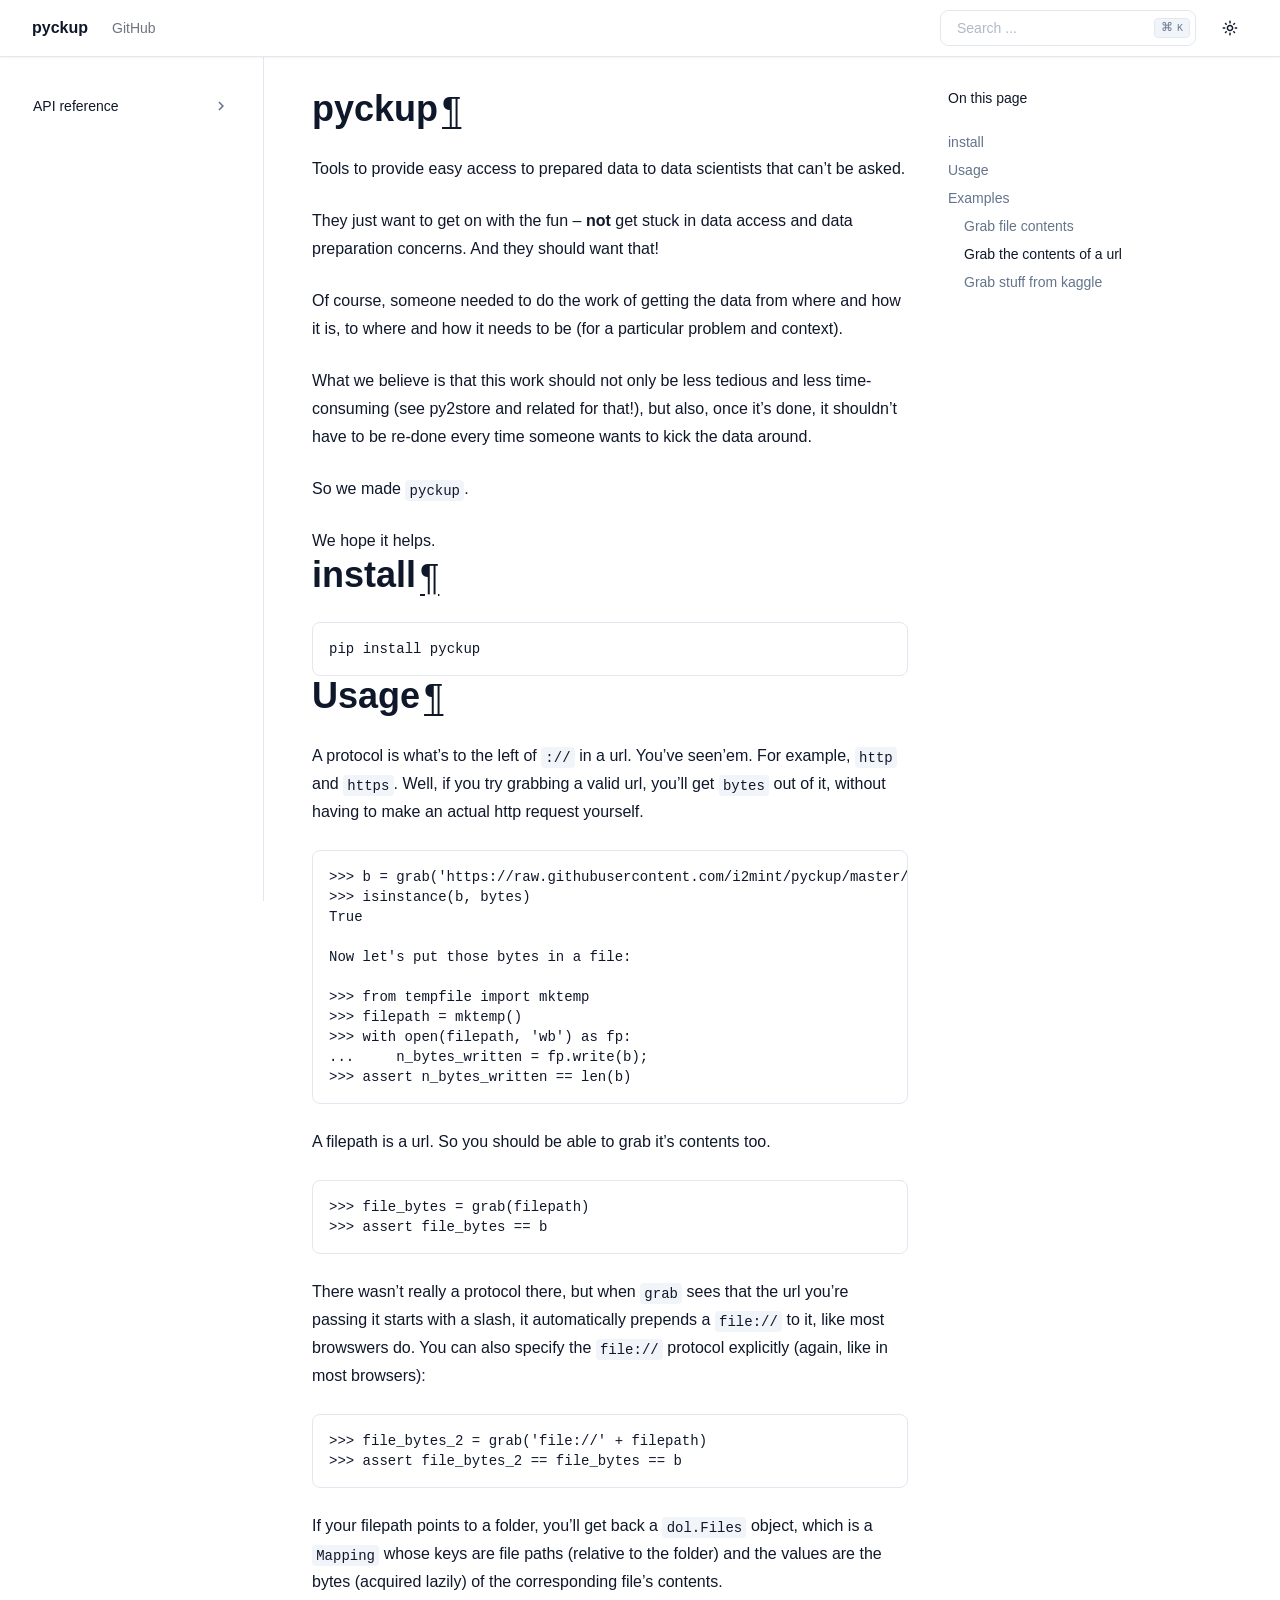
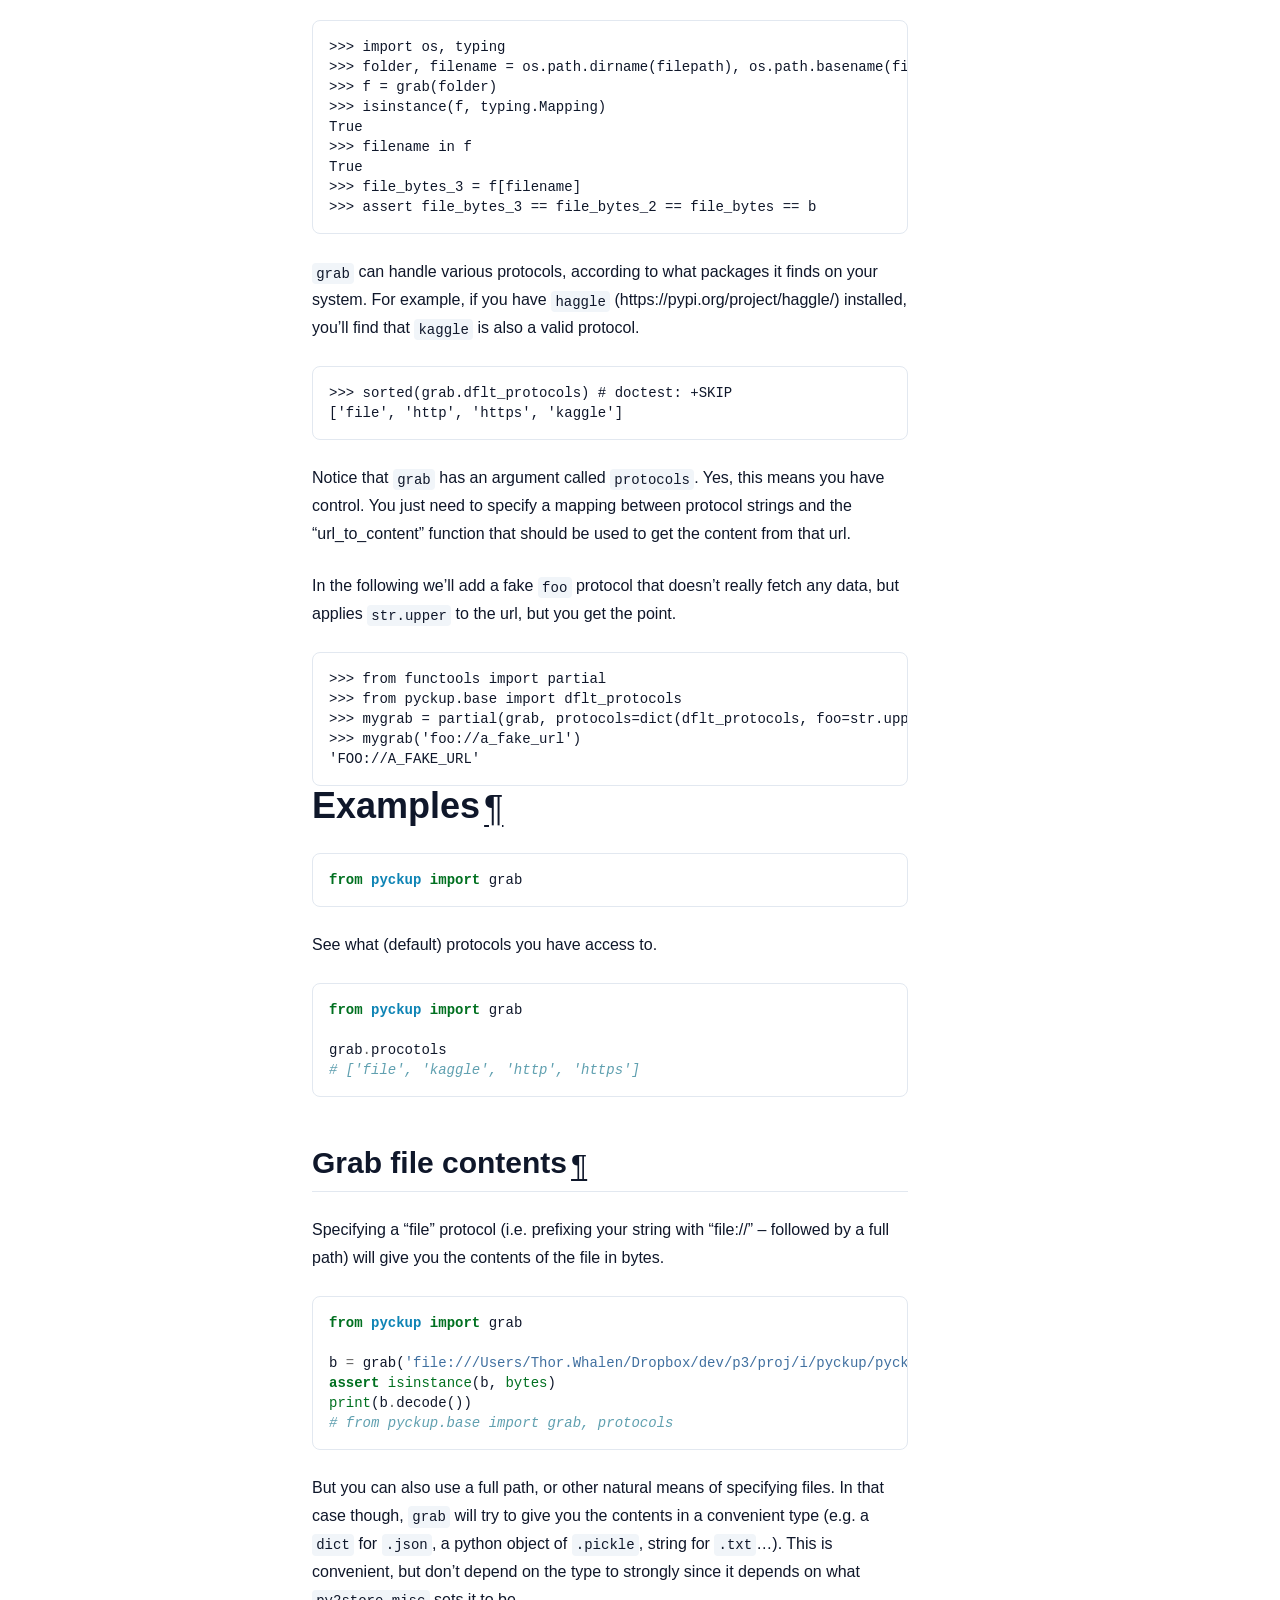
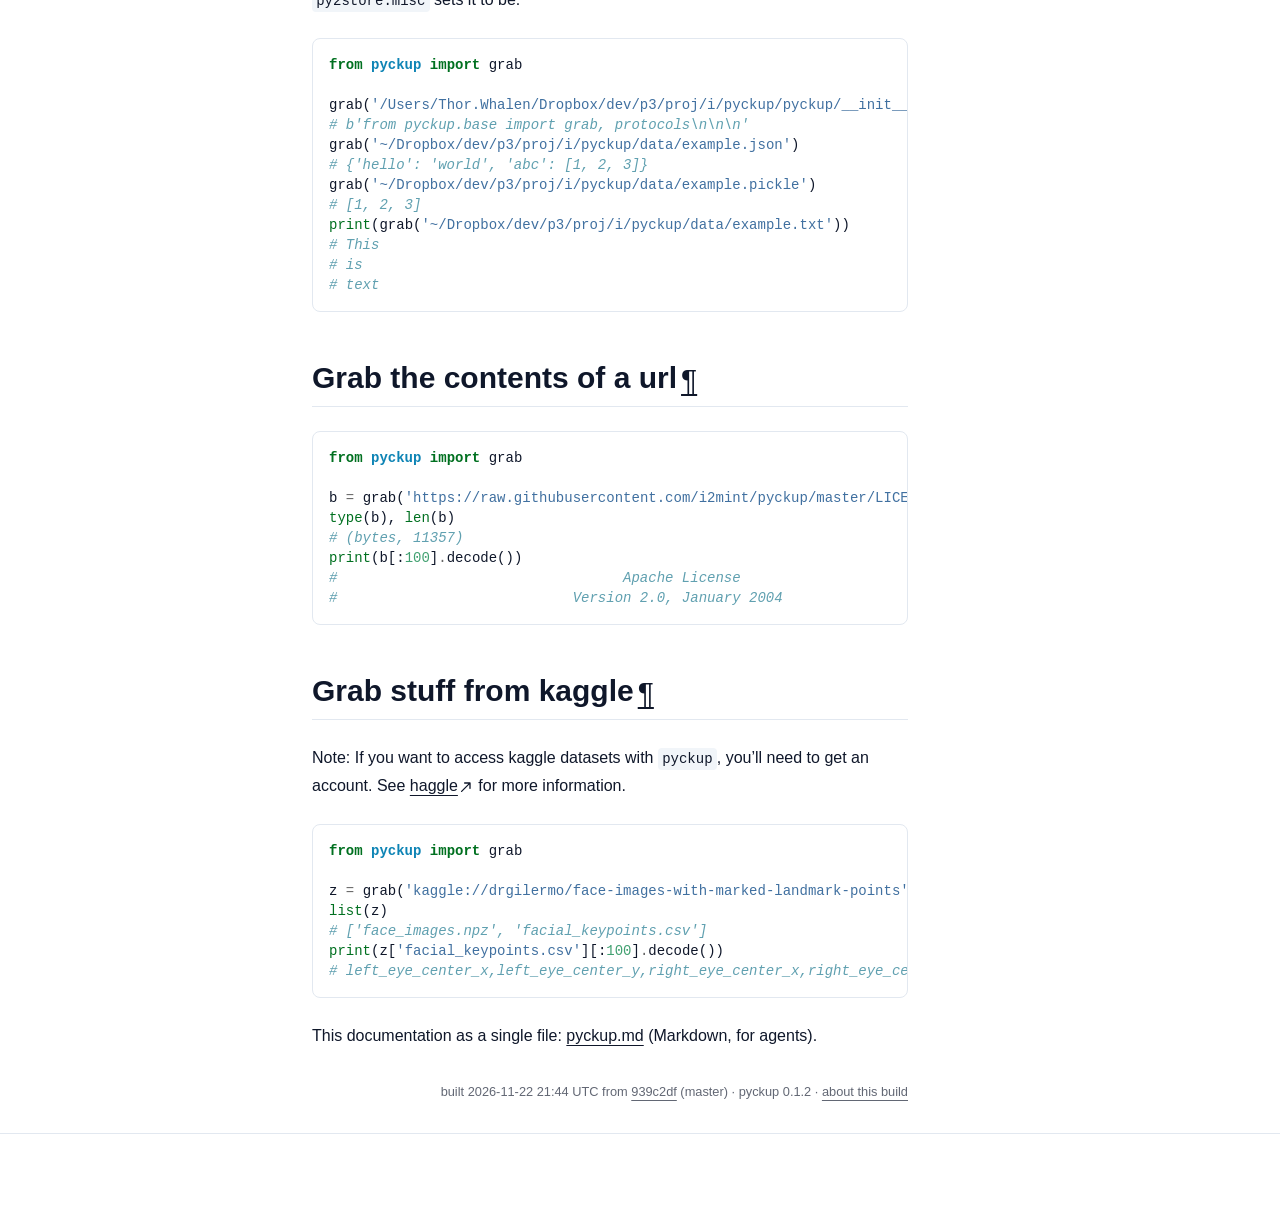
==== index.html @ a1bbda3d "deploy: 939c2df202103bf4435da788255bc0257215f61e" ====
<!DOCTYPE html>

<html :class="{ 'dark' : darkMode === true }" data-content_root="./" lang="en" x-data="{ darkMode: $persist(window.matchMedia('(prefers-color-scheme: dark)').matches), activeSection: ''}">
<head>
<script>
    (function () {
      // Set initial color scheme
      if ((localStorage.getItem("_x_darkMode") === "true") || (window.matchMedia("(prefers-color-scheme: dark)").matches)) {
        document.documentElement.classList.add("dark");
      }

      // Watch for media preference changes
      window.matchMedia("(prefers-color-scheme: dark)").addEventListener("change", (event) => {
        localStorage.setItem("_x_darkMode", event.matches);
        document.documentElement.classList.toggle("dark", event.matches);
      });
    })();
  </script>
<meta content="width=device-width, initial-scale=1.0" name="viewport"/>
<meta charset="utf-8"/>
<meta content="#ffffff" media="(prefers-color-scheme: light)" name="theme-color"/>
<meta content="#030711" media="(prefers-color-scheme: dark)" name="theme-color"/>
<meta content="width=device-width, initial-scale=1" name="viewport"/>
<link href="index.html.md" rel="alternate" type="text/markdown"/>
<link href="llms.txt" rel="describedby" type="text/markdown"/>
<link href="index.html.md" rel="alternate" type="text/markdown"/>
<link href="llms.txt" rel="describedby"/>
<title>pyckup</title>
<meta content="pyckup" property="og:title"/>
<meta content="pyckup" name="twitter:title"/>
<link href="_static/pygments.css?v=d75fae25" rel="stylesheet" type="text/css"/>
<link href="_static/theme.css?v=009055c6" rel="stylesheet" type="text/css"/>
<link href="_static/sphinx_autodoc_typehints.css?v=057ac668" rel="stylesheet" type="text/css"/>
<link href="_static/copybutton.css?v=76b2166b" rel="stylesheet" type="text/css"/>
<link href="_static/epythet.css?v=eff8a69f" rel="stylesheet" type="text/css"/>
<link href="search.html" rel="search" title="Search"/>
<link href="genindex.html" rel="index" title="Index"/>
<link href="api.html" rel="next" title="API reference"/>
</head>
<body :class="{ 'overflow-hidden': showSidebar }" class="min-h-screen font-sans antialiased bg-background text-foreground" x-data="{ showSidebar: false, showScrollTop: false }">
<div @click.self="showSidebar = false" class="fixed inset-0 z-50 overflow-hidden bg-background/80 backdrop-blur-sm md:hidden" x-cloak="" x-show="showSidebar"></div><div class="relative flex flex-col min-h-screen" id="page"><a class="absolute top-0 left-0 z-[100] block bg-background p-4 text-xl transition -translate-x-full opacity-0 focus:translate-x-0 focus:opacity-100" href="#content">
      Skip to content
    </a><header class="sticky top-0 z-40 w-full border-b shadow-xs border-border bg-background/90 backdrop-blur"><div class="container flex items-center h-14">
<div class="hidden mr-4 md:flex">
<a class="flex items-center mr-6" href="#"><span class="hidden font-bold sm:inline-block text-clip whitespace-nowrap">pyckup</span>
</a><nav class="flex items-center gap-6 text-sm font-medium">
<a class="transition-colors hover:text-foreground/80 text-foreground/60" href="https://github.com/i2mint/pyckup" rel="noopener nofollow">GitHub</a>
</nav></div><button @click="showSidebar = true" class="inline-flex items-center justify-center h-10 px-0 py-2 mr-2 text-base font-medium transition-colors rounded-md hover:text-accent-foreground hover:bg-transparent md:hidden" type="button">
<svg aria-hidden="true" fill="currentColor" height="24" viewbox="0 96 960 960" width="24" xmlns="http://www.w3.org/2000/svg">
<path d="M152.587 825.087q-19.152 0-32.326-13.174t-13.174-32.326q0-19.152 13.174-32.326t32.326-13.174h440q19.152 0 32.326 13.174t13.174 32.326q0 19.152-13.174 32.326t-32.326 13.174h-440Zm0-203.587q-19.152 0-32.326-13.174T107.087 576q0-19.152 13.174-32.326t32.326-13.174h320q19.152 0 32.326 13.174T518.087 576q0 19.152-13.174 32.326T472.587 621.5h-320Zm0-203.587q-19.152 0-32.326-13.174t-13.174-32.326q0-19.152 13.174-32.326t32.326-13.174h440q19.152 0 32.326 13.174t13.174 32.326q0 19.152-13.174 32.326t-32.326 13.174h-440ZM708.913 576l112.174 112.174q12.674 12.674 12.674 31.826t-12.674 31.826Q808.413 764.5 789.261 764.5t-31.826-12.674l-144-144Q600 594.391 600 576t13.435-31.826l144-144q12.674-12.674 31.826-12.674t31.826 12.674q12.674 12.674 12.674 31.826t-12.674 31.826L708.913 576Z"></path>
</svg>
<span class="sr-only">Toggle navigation menu</span>
</button>
<div class="flex items-center justify-between flex-1 gap-2 sm:gap-4 md:justify-end">
<div class="flex-1 w-full md:w-auto md:flex-none"><form @keydown.k.window.meta="$refs.search.focus()" action="search.html" class="relative flex items-center group" id="searchbox" method="get">
<input aria-label="Search the docs" class="inline-flex items-center font-medium transition-colors bg-transparent focus-visible:outline-none focus-visible:ring-2 focus-visible:ring-ring focus-visible:ring-offset-2 ring-offset-background border border-input hover:bg-accent focus:bg-accent hover:text-accent-foreground focus:text-accent-foreground hover:placeholder-accent-foreground py-2 px-4 relative h-9 w-full justify-start rounded-[0.5rem] text-sm text-muted-foreground sm:pr-12 md:w-40 lg:w-64" id="search-input" name="q" placeholder="Search ..." type="search" x-ref="search"/>
<kbd class="pointer-events-none absolute right-1.5 top-2 hidden h-5 select-none text-muted-foreground items-center gap-1 rounded border border-border bg-muted px-1.5 font-mono text-[10px] font-medium opacity-100 sm:flex group-hover:bg-accent group-hover:text-accent-foreground">
<span class="text-xs">⌘</span>
    K
  </kbd>
</form>
</div>
<nav class="flex items-center gap-1">
<button @click="darkMode = !darkMode" class="relative inline-flex items-center justify-center px-0 text-sm font-medium transition-colors rounded-md hover:bg-accent hover:text-accent-foreground h-9 w-9" title="Toggle color scheme" type="button">
<svg class="absolute transition-all scale-100 rotate-0 dark:-rotate-90 dark:scale-0" fill="currentColor" height="16" viewbox="0 96 960 960" width="16" xmlns="http://www.w3.org/2000/svg">
<path d="M480 685q45.456 0 77.228-31.772Q589 621.456 589 576q0-45.456-31.772-77.228Q525.456 467 480 467q-45.456 0-77.228 31.772Q371 530.544 371 576q0 45.456 31.772 77.228Q434.544 685 480 685Zm0 91q-83 0-141.5-58.5T280 576q0-83 58.5-141.5T480 376q83 0 141.5 58.5T680 576q0 83-58.5 141.5T480 776ZM80 621.5q-19.152 0-32.326-13.174T34.5 576q0-19.152 13.174-32.326T80 530.5h80q19.152 0 32.326 13.174T205.5 576q0 19.152-13.174 32.326T160 621.5H80Zm720 0q-19.152 0-32.326-13.174T754.5 576q0-19.152 13.174-32.326T800 530.5h80q19.152 0 32.326 13.174T925.5 576q0 19.152-13.174 32.326T880 621.5h-80Zm-320-320q-19.152 0-32.326-13.174T434.5 256v-80q0-19.152 13.174-32.326T480 130.5q19.152 0 32.326 13.174T525.5 176v80q0 19.152-13.174 32.326T480 301.5Zm0 720q-19.152 0-32.326-13.17Q434.5 995.152 434.5 976v-80q0-19.152 13.174-32.326T480 850.5q19.152 0 32.326 13.174T525.5 896v80q0 19.152-13.174 32.33-13.174 13.17-32.326 13.17ZM222.174 382.065l-43-42Q165.5 327.391 166 308.239t13.174-33.065q13.435-13.674 32.587-13.674t32.065 13.674l42.239 43q12.674 13.435 12.555 31.706-.12 18.272-12.555 31.946-12.674 13.674-31.445 13.413-18.772-.261-32.446-13.174Zm494 494.761-42.239-43q-12.674-13.435-12.674-32.087t12.674-31.565Q686.609 756.5 705.38 757q18.772.5 32.446 13.174l43 41.761Q794.5 824.609 794 843.761t-13.174 33.065Q767.391 890.5 748.239 890.5t-32.065-13.674Zm-42-494.761Q660.5 369.391 661 350.62q.5-18.772 13.174-32.446l41.761-43Q728.609 261.5 747.761 262t33.065 13.174q13.674 13.435 13.674 32.587t-13.674 32.065l-43 42.239q-13.435 12.674-31.706 12.555-18.272-.12-31.946-12.555Zm-495 494.761Q165.5 863.391 165.5 844.239t13.674-32.065l43-42.239q13.435-12.674 32.087-12.674t31.565 12.674Q299.5 782.609 299 801.38q-.5 18.772-13.174 32.446l-41.761 43Q231.391 890.5 212.239 890t-33.065-13.174ZM480 576Z"></path>
</svg>
<svg class="absolute transition-all scale-0 rotate-90 dark:rotate-0 dark:scale-100" fill="currentColor" height="16" viewbox="0 96 960 960" width="16" xmlns="http://www.w3.org/2000/svg">
<path d="M480 936q-151 0-255.5-104.5T120 576q0-138 90-239.5T440 218q25-3 39 18t-1 44q-17 26-25.5 55t-8.5 61q0 90 63 153t153 63q31 0 61.5-9t54.5-25q21-14 43-1.5t19 39.5q-14 138-117.5 229T480 936Zm0-80q88 0 158-48.5T740 681q-20 5-40 8t-40 3q-123 0-209.5-86.5T364 396q0-20 3-40t8-40q-78 32-126.5 102T200 576q0 116 82 198t198 82Zm-10-270Z"></path>
</svg>
</button>
</nav>
</div>
</div>
</header>
<div class="flex-1"><div class="container md:grid md:grid-cols-[220px_minmax(0,1fr)] md:gap-6 lg:grid-cols-[240px_minmax(0,1fr)] lg:gap-10"><aside :aria-hidden="!showSidebar" :class="{ 'translate-x-0': showSidebar }" class="fixed inset-y-0 left-0 md:top-14 z-50 md:z-30 bg-background md:bg-transparent transition-all duration-100 -translate-x-full md:translate-x-0 ml-0 p-6 md:p-0 md:-ml-2 md:h-[calc(100vh-3.5rem)] w-5/6 md:w-full overflow-y-auto border-r border-border md:sticky" id="left-sidebar">
<a class="justify-start text-sm md:!hidden bg-background" href="#"><span class="font-bold text-clip whitespace-nowrap">pyckup</span>
</a>
<div class="relative overflow-hidden md:overflow-auto my-4 md:my-0">
<div class="overflow-y-auto h-full w-full relative pr-6"><nav class="flex md:hidden flex-col font-medium mt-4">
<a href="https://github.com/i2mint/pyckup" rel="nofollow noopener">GitHub</a>
</nav><nav class="table w-full min-w-full my-6 lg:my-8">
<ul>
<li class="toctree-l1" x-data="{ expanded: $el.classList.contains('current') ? true : false }"><a :class="{ 'expanded' : expanded }" @click="expanded = !expanded" class="reference internal expandable" href="api.html">API reference<button @click.prevent.stop="expanded = !expanded" type="button" x-cloak=""><span class="sr-only"></span><svg fill="currentColor" height="18px" stroke="none" viewbox="0 0 24 24" width="18px" xmlns="http://www.w3.org/2000/svg"><path d="M10 6L8.59 7.41 13.17 12l-4.58 4.59L10 18l6-6z"></path></svg></button></a><ul x-cloak="" x-show="expanded">
<li class="toctree-l2" x-data="{ expanded: $el.classList.contains('current') ? true : false }"><a :class="{ 'expanded' : expanded }" @click="expanded = !expanded" class="reference internal expandable" href="_autosummary/pyckup.html">pyckup<button @click.prevent.stop="expanded = !expanded" type="button" x-cloak=""><span class="sr-only"></span><svg fill="currentColor" height="18px" stroke="none" viewbox="0 0 24 24" width="18px" xmlns="http://www.w3.org/2000/svg"><path d="M10 6L8.59 7.41 13.17 12l-4.58 4.59L10 18l6-6z"></path></svg></button></a><ul x-cloak="" x-show="expanded">
<li class="toctree-l3"><a class="reference internal" href="_autosummary/pyckup.base.html">pyckup.base</a></li>
<li class="toctree-l3"><a class="reference internal" href="_autosummary/pyckup.sources.html">pyckup.sources</a></li>
<li class="toctree-l3"><a class="reference internal" href="_autosummary/pyckup.util.html">pyckup.util</a></li>
</ul>
</li>
</ul>
</li>
</ul>
</nav>
</div>
</div>
<button @click="showSidebar = false" class="absolute md:hidden right-4 top-4 rounded-sm opacity-70 transition-opacity hover:opacity-100" type="button">
<svg class="h-4 w-4" fill="currentColor" height="24" stroke="none" viewbox="0 96 960 960" width="24" xmlns="http://www.w3.org/2000/svg">
<path d="M480 632 284 828q-11 11-28 11t-28-11q-11-11-11-28t11-28l196-196-196-196q-11-11-11-28t11-28q11-11 28-11t28 11l196 196 196-196q11-11 28-11t28 11q11 11 11 28t-11 28L536 576l196 196q11 11 11 28t-11 28q-11 11-28 11t-28-11L480 632Z"></path>
</svg>
</button>
</aside>
<main class="relative py-6 lg:gap-10 lg:py-8 xl:grid xl:grid-cols-[1fr_300px]">
<div class="w-full min-w-0 mx-auto">
<div id="content" role="main">

<section id="pyckup">
<h1>pyckup<a @click.prevent="window.navigator.clipboard.writeText($el.href); $el.setAttribute('data-tooltip', 'Copied!'); setTimeout(() =&gt; $el.setAttribute('data-tooltip', 'Copy link to this element'), 2000)" aria-label="Copy link to this element" class="headerlink" data-tooltip="Copy link to this element" href="#pyckup">¶</a></h1>
<p>Tools to provide easy access to prepared data to data scientists that can’t
be asked.</p>
<p>They just want to get on with the fun – <strong>not</strong> get stuck in data access and
data preparation concerns. And they should want that!</p>
<p>Of course, someone needed to do the work of getting the data from where and how it is,
to where and how it needs to be (for a particular problem and context).</p>
<p>What we believe is that this work should not only be less tedious and less
time-consuming (see py2store and related for that!), but also, once it’s done,
it shouldn’t have to be re-done every time someone wants to kick the data
around.</p>
<p>So we made <code class="docutils literal notranslate"><span class="pre">pyckup</span></code>.</p>
<p>We hope it helps.</p>
</section>
<section id="install">
<h1>install<a @click.prevent="window.navigator.clipboard.writeText($el.href); $el.setAttribute('data-tooltip', 'Copied!'); setTimeout(() =&gt; $el.setAttribute('data-tooltip', 'Copy link to this element'), 2000)" aria-label="Copy link to this element" class="headerlink" data-tooltip="Copy link to this element" href="#install">¶</a></h1>
<div class="highlight-default notranslate"><div class="highlight"><pre><span></span><code><span id="line-1"><span class="n">pip</span> <span class="n">install</span> <span class="n">pyckup</span>
</span></code></pre></div>
</div>
</section>
<section id="usage">
<h1>Usage<a @click.prevent="window.navigator.clipboard.writeText($el.href); $el.setAttribute('data-tooltip', 'Copied!'); setTimeout(() =&gt; $el.setAttribute('data-tooltip', 'Copy link to this element'), 2000)" aria-label="Copy link to this element" class="headerlink" data-tooltip="Copy link to this element" href="#usage">¶</a></h1>
<p>A protocol is what’s to the left of <code class="docutils literal notranslate"><span class="pre">://</span></code> in a url.
You’ve seen’em. For example, <code class="docutils literal notranslate"><span class="pre">http</span></code> and <code class="docutils literal notranslate"><span class="pre">https</span></code>.
Well, if you try grabbing a valid url, you’ll get <code class="docutils literal notranslate"><span class="pre">bytes</span></code> out of it,
without having to make an actual http request yourself.</p>
<div class="highlight-none notranslate"><div class="highlight"><pre><span></span><code><span id="line-1">&gt;&gt;&gt; b = grab('https://raw.githubusercontent.com/i2mint/pyckup/master/LICENSE')
</span><span id="line-2">&gt;&gt;&gt; isinstance(b, bytes)
</span><span id="line-3">True
</span><span id="line-4">
</span><span id="line-5">Now let's put those bytes in a file:
</span><span id="line-6">
</span><span id="line-7">&gt;&gt;&gt; from tempfile import mktemp
</span><span id="line-8">&gt;&gt;&gt; filepath = mktemp()
</span><span id="line-9">&gt;&gt;&gt; with open(filepath, 'wb') as fp:
</span><span id="line-10">...     n_bytes_written = fp.write(b);
</span><span id="line-11">&gt;&gt;&gt; assert n_bytes_written == len(b)
</span></code></pre></div>
</div>
<p>A filepath is a url. So you should be able to grab it’s contents too.</p>
<div class="highlight-none notranslate"><div class="highlight"><pre><span></span><code><span id="line-1">&gt;&gt;&gt; file_bytes = grab(filepath)
</span><span id="line-2">&gt;&gt;&gt; assert file_bytes == b
</span></code></pre></div>
</div>
<p>There wasn’t really a protocol there, but when <code class="docutils literal notranslate"><span class="pre">grab</span></code> sees that the url
you’re passing it starts with a slash, it automatically prepends a <code class="docutils literal notranslate"><span class="pre">file://</span></code>
to it, like most browswers do.
You can also specify the <code class="docutils literal notranslate"><span class="pre">file://</span></code> protocol explicitly (again, like in
most browsers):</p>
<div class="highlight-none notranslate"><div class="highlight"><pre><span></span><code><span id="line-1">&gt;&gt;&gt; file_bytes_2 = grab('file://' + filepath)
</span><span id="line-2">&gt;&gt;&gt; assert file_bytes_2 == file_bytes == b
</span></code></pre></div>
</div>
<p>If your filepath points to a folder, you’ll get back a <code class="docutils literal notranslate"><span class="pre">dol.Files</span></code> object,
which is a <code class="docutils literal notranslate"><span class="pre">Mapping</span></code> whose keys are file paths (relative to the folder) and
the values are the bytes (acquired lazily) of the corresponding file’s contents.</p>
<div class="highlight-none notranslate"><div class="highlight"><pre><span></span><code><span id="line-1">&gt;&gt;&gt; import os, typing
</span><span id="line-2">&gt;&gt;&gt; folder, filename = os.path.dirname(filepath), os.path.basename(filepath)
</span><span id="line-3">&gt;&gt;&gt; f = grab(folder)
</span><span id="line-4">&gt;&gt;&gt; isinstance(f, typing.Mapping)
</span><span id="line-5">True
</span><span id="line-6">&gt;&gt;&gt; filename in f
</span><span id="line-7">True
</span><span id="line-8">&gt;&gt;&gt; file_bytes_3 = f[filename]
</span><span id="line-9">&gt;&gt;&gt; assert file_bytes_3 == file_bytes_2 == file_bytes == b
</span></code></pre></div>
</div>
<p><code class="docutils literal notranslate"><span class="pre">grab</span></code> can handle various protocols, according to what packages it finds
on your system. For example, if you have <code class="docutils literal notranslate"><span class="pre">haggle</span></code>
(https://pypi.org/project/haggle/) installed, you’ll find that <code class="docutils literal notranslate"><span class="pre">kaggle</span></code>
is also a valid protocol.</p>
<div class="highlight-none notranslate"><div class="highlight"><pre><span></span><code><span id="line-1">&gt;&gt;&gt; sorted(grab.dflt_protocols) # doctest: +SKIP
</span><span id="line-2">['file', 'http', 'https', 'kaggle']
</span></code></pre></div>
</div>
<p>Notice that <code class="docutils literal notranslate"><span class="pre">grab</span></code> has an argument called <code class="docutils literal notranslate"><span class="pre">protocols</span></code>.
Yes, this means you have control.
You just need to specify a mapping between protocol strings and the “url_to_content”
function that should be used to get the content from that url.</p>
<p>In the following we’ll add a fake <code class="docutils literal notranslate"><span class="pre">foo</span></code> protocol that doesn’t really fetch any
data, but applies <code class="docutils literal notranslate"><span class="pre">str.upper</span></code> to the url, but you get the point.</p>
<div class="highlight-none notranslate"><div class="highlight"><pre><span></span><code><span id="line-1">&gt;&gt;&gt; from functools import partial
</span><span id="line-2">&gt;&gt;&gt; from pyckup.base import dflt_protocols
</span><span id="line-3">&gt;&gt;&gt; mygrab = partial(grab, protocols=dict(dflt_protocols, foo=str.upper))
</span><span id="line-4">&gt;&gt;&gt; mygrab('foo://a_fake_url')
</span><span id="line-5">'FOO://A_FAKE_URL'
</span></code></pre></div>
</div>
</section>
<section id="examples">
<h1>Examples<a @click.prevent="window.navigator.clipboard.writeText($el.href); $el.setAttribute('data-tooltip', 'Copied!'); setTimeout(() =&gt; $el.setAttribute('data-tooltip', 'Copy link to this element'), 2000)" aria-label="Copy link to this element" class="headerlink" data-tooltip="Copy link to this element" href="#examples">¶</a></h1>
<div class="highlight-python notranslate"><div class="highlight"><pre><span></span><code><span id="line-1"><span class="kn">from</span><span class="w"> </span><span class="nn">pyckup</span><span class="w"> </span><span class="kn">import</span> <span class="n">grab</span>
</span></code></pre></div>
</div>
<p>See what (default) protocols you have access to.</p>
<div class="highlight-python notranslate"><div class="highlight"><pre><span></span><code><span id="line-1"><span class="kn">from</span><span class="w"> </span><span class="nn">pyckup</span><span class="w"> </span><span class="kn">import</span> <span class="n">grab</span>
</span><span id="line-2">
</span><span id="line-3"><span class="n">grab</span><span class="o">.</span><span class="n">procotols</span>
</span><span id="line-4"><span class="c1"># ['file', 'kaggle', 'http', 'https']</span>
</span></code></pre></div>
</div>
<section id="grab-file-contents">
<h2>Grab file contents<a @click.prevent="window.navigator.clipboard.writeText($el.href); $el.setAttribute('data-tooltip', 'Copied!'); setTimeout(() =&gt; $el.setAttribute('data-tooltip', 'Copy link to this element'), 2000)" aria-label="Copy link to this element" class="headerlink" data-tooltip="Copy link to this element" href="#grab-file-contents" x-intersect.margin.0%.0%.-70%.0%="activeSection = '#grab-file-contents'">¶</a></h2>
<p>Specifying a “file” protocol (i.e. prefixing your string with
“file://” – followed by a full path) will give you the contents of the file
in bytes.</p>
<div class="highlight-python notranslate"><div class="highlight"><pre><span></span><code><span id="line-1"><span class="kn">from</span><span class="w"> </span><span class="nn">pyckup</span><span class="w"> </span><span class="kn">import</span> <span class="n">grab</span>
</span><span id="line-2">
</span><span id="line-3"><span class="n">b</span> <span class="o">=</span> <span class="n">grab</span><span class="p">(</span><span class="s1">'file:///Users/Thor.Whalen/Dropbox/dev/p3/proj/i/pyckup/pyckup/__init__.py'</span><span class="p">)</span>
</span><span id="line-4"><span class="k">assert</span> <span class="nb">isinstance</span><span class="p">(</span><span class="n">b</span><span class="p">,</span> <span class="nb">bytes</span><span class="p">)</span>
</span><span id="line-5"><span class="nb">print</span><span class="p">(</span><span class="n">b</span><span class="o">.</span><span class="n">decode</span><span class="p">())</span>
</span><span id="line-6"><span class="c1"># from pyckup.base import grab, protocols</span>
</span></code></pre></div>
</div>
<p>But you can also use a full path, or other natural means of specifying files.
In that case though, <code class="docutils literal notranslate"><span class="pre">grab</span></code> will try to give you the contents in a convenient type
(e.g. a <code class="docutils literal notranslate"><span class="pre">dict</span></code> for <code class="docutils literal notranslate"><span class="pre">.json</span></code>, a python object of <code class="docutils literal notranslate"><span class="pre">.pickle</span></code>, string for <code class="docutils literal notranslate"><span class="pre">.txt</span></code>…).
This is convenient, but don’t depend on the type to strongly
since it depends on what <code class="docutils literal notranslate"><span class="pre">py2store.misc</span></code> sets it to be.</p>
<div class="highlight-python notranslate"><div class="highlight"><pre><span></span><code><span id="line-1"><span class="kn">from</span><span class="w"> </span><span class="nn">pyckup</span><span class="w"> </span><span class="kn">import</span> <span class="n">grab</span>
</span><span id="line-2">
</span><span id="line-3"><span class="n">grab</span><span class="p">(</span><span class="s1">'/Users/Thor.Whalen/Dropbox/dev/p3/proj/i/pyckup/pyckup/__init__.py'</span><span class="p">)</span>
</span><span id="line-4"><span class="c1"># b'from pyckup.base import grab, protocols\n\n\n'</span>
</span><span id="line-5"><span class="n">grab</span><span class="p">(</span><span class="s1">'~/Dropbox/dev/p3/proj/i/pyckup/data/example.json'</span><span class="p">)</span>
</span><span id="line-6"><span class="c1"># {'hello': 'world', 'abc': [1, 2, 3]}</span>
</span><span id="line-7"><span class="n">grab</span><span class="p">(</span><span class="s1">'~/Dropbox/dev/p3/proj/i/pyckup/data/example.pickle'</span><span class="p">)</span>
</span><span id="line-8"><span class="c1"># [1, 2, 3]</span>
</span><span id="line-9"><span class="nb">print</span><span class="p">(</span><span class="n">grab</span><span class="p">(</span><span class="s1">'~/Dropbox/dev/p3/proj/i/pyckup/data/example.txt'</span><span class="p">))</span>
</span><span id="line-10"><span class="c1"># This</span>
</span><span id="line-11"><span class="c1"># is</span>
</span><span id="line-12"><span class="c1"># text</span>
</span></code></pre></div>
</div>
</section>
<section id="grab-the-contents-of-a-url">
<h2>Grab the contents of a url<a @click.prevent="window.navigator.clipboard.writeText($el.href); $el.setAttribute('data-tooltip', 'Copied!'); setTimeout(() =&gt; $el.setAttribute('data-tooltip', 'Copy link to this element'), 2000)" aria-label="Copy link to this element" class="headerlink" data-tooltip="Copy link to this element" href="#grab-the-contents-of-a-url" x-intersect.margin.0%.0%.-70%.0%="activeSection = '#grab-the-contents-of-a-url'">¶</a></h2>
<div class="highlight-python notranslate"><div class="highlight"><pre><span></span><code><span id="line-1"><span class="kn">from</span><span class="w"> </span><span class="nn">pyckup</span><span class="w"> </span><span class="kn">import</span> <span class="n">grab</span>
</span><span id="line-2">
</span><span id="line-3"><span class="n">b</span> <span class="o">=</span> <span class="n">grab</span><span class="p">(</span><span class="s1">'https://raw.githubusercontent.com/i2mint/pyckup/master/LICENSE'</span><span class="p">)</span>
</span><span id="line-4"><span class="nb">type</span><span class="p">(</span><span class="n">b</span><span class="p">),</span> <span class="nb">len</span><span class="p">(</span><span class="n">b</span><span class="p">)</span>
</span><span id="line-5"><span class="c1"># (bytes, 11357)</span>
</span><span id="line-6"><span class="nb">print</span><span class="p">(</span><span class="n">b</span><span class="p">[:</span><span class="mi">100</span><span class="p">]</span><span class="o">.</span><span class="n">decode</span><span class="p">())</span>
</span><span id="line-7"><span class="c1">#                                  Apache License</span>
</span><span id="line-8"><span class="c1">#                            Version 2.0, January 2004</span>
</span></code></pre></div>
</div>
</section>
<section id="grab-stuff-from-kaggle">
<h2>Grab stuff from kaggle<a @click.prevent="window.navigator.clipboard.writeText($el.href); $el.setAttribute('data-tooltip', 'Copied!'); setTimeout(() =&gt; $el.setAttribute('data-tooltip', 'Copy link to this element'), 2000)" aria-label="Copy link to this element" class="headerlink" data-tooltip="Copy link to this element" href="#grab-stuff-from-kaggle" x-intersect.margin.0%.0%.-70%.0%="activeSection = '#grab-stuff-from-kaggle'">¶</a></h2>
<p>Note: If you want to access kaggle datasets with <code class="docutils literal notranslate"><span class="pre">pyckup</span></code>,
you’ll need to get an account.
See <a class="reference external" href="https://github.com/otosense/haggle#api-credentials" rel="nofollow noopener">haggle<svg fill="currentColor" height="1em" stroke="none" viewbox="0 96 960 960" width="1em" xmlns="http://www.w3.org/2000/svg"><path d="M188 868q-11-11-11-28t11-28l436-436H400q-17 0-28.5-11.5T360 336q0-17 11.5-28.5T400 296h320q17 0 28.5 11.5T760 336v320q0 17-11.5 28.5T720 696q-17 0-28.5-11.5T680 656V432L244 868q-11 11-28 11t-28-11Z"></path></svg></a>
for more information.</p>
<div class="highlight-python notranslate"><div class="highlight"><pre><span></span><code><span id="line-1"><span class="kn">from</span><span class="w"> </span><span class="nn">pyckup</span><span class="w"> </span><span class="kn">import</span> <span class="n">grab</span>
</span><span id="line-2">
</span><span id="line-3"><span class="n">z</span> <span class="o">=</span> <span class="n">grab</span><span class="p">(</span><span class="s1">'kaggle://drgilermo/face-images-with-marked-landmark-points'</span><span class="p">)</span>
</span><span id="line-4"><span class="nb">list</span><span class="p">(</span><span class="n">z</span><span class="p">)</span>
</span><span id="line-5"><span class="c1"># ['face_images.npz', 'facial_keypoints.csv']</span>
</span><span id="line-6"><span class="nb">print</span><span class="p">(</span><span class="n">z</span><span class="p">[</span><span class="s1">'facial_keypoints.csv'</span><span class="p">][:</span><span class="mi">100</span><span class="p">]</span><span class="o">.</span><span class="n">decode</span><span class="p">())</span>
</span><span id="line-7"><span class="c1"># left_eye_center_x,left_eye_center_y,right_eye_center_x,right_eye_center_y,left_eye_inner_corner_x,le</span>
</span></code></pre></div>
</div>
<p class="epythet-aggregates">This documentation as a single file: <a href="pyckup.md">pyckup.md</a> (Markdown, for agents).</p>

</section>
</section>
<p class="epythet-provenance" style="font-size:.8em;opacity:.65;margin-top:2.5em;text-align:right">built 2026-11-22 21:44 UTC from <a href="https://github.com/i2mint/pyckup/commit/939c2df202103bf4435da788255bc0257215f61e">939c2df</a> (master) · pyckup 0.1.2 · <a href="about-this-build.html">about this build</a></p>
</div></div><aside class="hidden text-sm xl:block" id="right-sidebar">
<div class="sticky top-16 -mt-10 max-h-[calc(100vh-5rem)] h-full overflow-y-auto pt-6 space-y-2"><p class="font-medium">On this page</p>
<ul>
<li></li>
<li><a :data-current="activeSection === '#install'" class="reference internal" href="#install">install</a></li>
<li><a :data-current="activeSection === '#usage'" class="reference internal" href="#usage">Usage</a></li>
<li><a :data-current="activeSection === '#examples'" class="reference internal" href="#examples">Examples</a><ul>
<li><a :data-current="activeSection === '#grab-file-contents'" class="reference internal" href="#grab-file-contents">Grab file contents</a></li>
<li><a :data-current="activeSection === '#grab-the-contents-of-a-url'" class="reference internal" href="#grab-the-contents-of-a-url">Grab the contents of a url</a></li>
<li><a :data-current="activeSection === '#grab-stuff-from-kaggle'" class="reference internal" href="#grab-stuff-from-kaggle">Grab stuff from kaggle</a></li>
</ul>
</li>
</ul>
</div>
</aside>
</main>
</div>
</div><footer class="py-6 border-t border-border md:py-0">
<div class="container flex flex-col items-center justify-between gap-4 md:h-24 md:flex-row">
<div class="flex flex-col items-center gap-4 px-8 md:flex-row md:gap-2 md:px-0">
<p class="text-sm leading-loose text-center text-muted-foreground md:text-left"></p>
</div>
</div>
</footer>
</div>
<script src="_static/documentation_options.js?v=92734c54"></script>
<script src="_static/doctools.js?v=fd6eb6e6"></script>
<script src="_static/sphinx_highlight.js?v=6ffebe34"></script>
<script src="_static/clipboard.min.js?v=a7894cd8"></script>
<script src="_static/copybutton.js?v=fd10adb8"></script>
<script defer="defer" src="_static/theme.js?v=49cc6205"></script>
</body>
</html>
---- _static/pygments.css ----
pre { line-height: 125%; }
td.linenos .normal { color: #666666; background-color: transparent; padding-left: 5px; padding-right: 5px; }
span.linenos { color: #666666; background-color: transparent; padding-left: 5px; padding-right: 5px; }
td.linenos .special { color: #000000; background-color: #ffffc0; padding-left: 5px; padding-right: 5px; }
span.linenos.special { color: #000000; background-color: #ffffc0; padding-left: 5px; padding-right: 5px; }
.highlight .hll { background-color: #ffffcc }
.highlight { background: #f0f0f0; }
.highlight .c { color: #60A0B0; font-style: italic } /* Comment */
.highlight .err { border: 1px solid #F00 } /* Error */
.highlight .k { color: #007020; font-weight: bold } /* Keyword */
.highlight .o { color: #666 } /* Operator */
.highlight .ch { color: #60A0B0; font-style: italic } /* Comment.Hashbang */
.highlight .cm { color: #60A0B0; font-style: italic } /* Comment.Multiline */
.highlight .cp { color: #007020 } /* Comment.Preproc */
.highlight .cpf { color: #60A0B0; font-style: italic } /* Comment.PreprocFile */
.highlight .c1 { color: #60A0B0; font-style: italic } /* Comment.Single */
.highlight .cs { color: #60A0B0; background-color: #FFF0F0 } /* Comment.Special */
.highlight .gd { color: #A00000 } /* Generic.Deleted */
.highlight .ge { font-style: italic } /* Generic.Emph */
.highlight .ges { font-weight: bold; font-style: italic } /* Generic.EmphStrong */
.highlight .gr { color: #F00 } /* Generic.Error */
.highlight .gh { color: #000080; font-weight: bold } /* Generic.Heading */
.highlight .gi { color: #00A000 } /* Generic.Inserted */
.highlight .go { color: #888 } /* Generic.Output */
.highlight .gp { color: #C65D09; font-weight: bold } /* Generic.Prompt */
.highlight .gs { font-weight: bold } /* Generic.Strong */
.highlight .gu { color: #800080; font-weight: bold } /* Generic.Subheading */
.highlight .gt { color: #04D } /* Generic.Traceback */
.highlight .kc { color: #007020; font-weight: bold } /* Keyword.Constant */
.highlight .kd { color: #007020; font-weight: bold } /* Keyword.Declaration */
.highlight .kn { color: #007020; font-weight: bold } /* Keyword.Namespace */
.highlight .kp { color: #007020 } /* Keyword.Pseudo */
.highlight .kr { color: #007020; font-weight: bold } /* Keyword.Reserved */
.highlight .kt { color: #902000 } /* Keyword.Type */
.highlight .m { color: #40A070 } /* Literal.Number */
.highlight .s { color: #4070A0 } /* Literal.String */
.highlight .na { color: #4070A0 } /* Name.Attribute */
.highlight .nb { color: #007020 } /* Name.Builtin */
.highlight .nc { color: #0E84B5; font-weight: bold } /* Name.Class */
.highlight .no { color: #60ADD5 } /* Name.Constant */
.highlight .nd { color: #555; font-weight: bold } /* Name.Decorator */
.highlight .ni { color: #D55537; font-weight: bold } /* Name.Entity */
.highlight .ne { color: #007020 } /* Name.Exception */
.highlight .nf { color: #06287E } /* Name.Function */
.highlight .nl { color: #002070; font-weight: bold } /* Name.Label */
.highlight .nn { color: #0E84B5; font-weight: bold } /* Name.Namespace */
.highlight .nt { color: #062873; font-weight: bold } /* Name.Tag */
.highlight .nv { color: #BB60D5 } /* Name.Variable */
.highlight .ow { color: #007020; font-weight: bold } /* Operator.Word */
.highlight .w { color: #BBB } /* Text.Whitespace */
.highlight .mb { color: #40A070 } /* Literal.Number.Bin */
.highlight .mf { color: #40A070 } /* Literal.Number.Float */
.highlight .mh { color: #40A070 } /* Literal.Number.Hex */
.highlight .mi { color: #40A070 } /* Literal.Number.Integer */
.highlight .mo { color: #40A070 } /* Literal.Number.Oct */
.highlight .sa { color: #4070A0 } /* Literal.String.Affix */
.highlight .sb { color: #4070A0 } /* Literal.String.Backtick */
.highlight .sc { color: #4070A0 } /* Literal.String.Char */
.highlight .dl { color: #4070A0 } /* Literal.String.Delimiter */
.highlight .sd { color: #4070A0; font-style: italic } /* Literal.String.Doc */
.highlight .s2 { color: #4070A0 } /* Literal.String.Double */
.highlight .se { color: #4070A0; font-weight: bold } /* Literal.String.Escape */
.highlight .sh { color: #4070A0 } /* Literal.String.Heredoc */
.highlight .si { color: #70A0D0; font-style: italic } /* Literal.String.Interpol */
.highlight .sx { color: #C65D09 } /* Literal.String.Other */
.highlight .sr { color: #235388 } /* Literal.String.Regex */
.highlight .s1 { color: #4070A0 } /* Literal.String.Single */
.highlight .ss { color: #517918 } /* Literal.String.Symbol */
.highlight .bp { color: #007020 } /* Name.Builtin.Pseudo */
.highlight .fm { color: #06287E } /* Name.Function.Magic */
.highlight .vc { color: #BB60D5 } /* Name.Variable.Class */
.highlight .vg { color: #BB60D5 } /* Name.Variable.Global */
.highlight .vi { color: #BB60D5 } /* Name.Variable.Instance */
.highlight .vm { color: #BB60D5 } /* Name.Variable.Magic */
.highlight .il { color: #40A070 } /* Literal.Number.Integer.Long */
---- _static/theme.css ----
@font-face{font-family:JetBrains Mono;font-style:italic;font-display:swap;font-weight:400;src:url(86dc76ee7f2ea282.woff2)format("woff2"),url(fa8c7e373fc88056.woff)format("woff")}@font-face{font-family:JetBrains Mono;font-style:normal;font-display:swap;font-weight:400;src:url(db9d659a1acad1e2.woff2)format("woff2"),url(b0c7be19efb5c878.woff)format("woff")}@font-face{font-family:JetBrains Mono;font-style:italic;font-display:swap;font-weight:500;src:url(88c52b7d52bec6f6.woff2)format("woff2"),url(8d70e9f61dd16568.woff)format("woff")}@font-face{font-family:JetBrains Mono;font-style:normal;font-display:swap;font-weight:500;src:url(af2e87f5d61b5665.woff2)format("woff2"),url(24c9023ab96a0da6.woff)format("woff")}@font-face{font-family:JetBrains Mono;font-style:italic;font-display:swap;font-weight:700;src:url(92fb68b158d9f3e0.woff2)format("woff2"),url(92b75b3f180e9af3.woff)format("woff")}@font-face{font-family:JetBrains Mono;font-style:normal;font-display:swap;font-weight:700;src:url(9545a3d1fceacf5c.woff2)format("woff2"),url(c9484cdebe55df66.woff)format("woff")}@layer properties{@supports (((-webkit-hyphens:none)) and (not (margin-trim:inline))) or ((-moz-orient:inline) and (not (color:rgb(from red r g b)))){*,:after,:before{--tw-font-weight:initial;--tw-translate-x:0;--tw-translate-y:0;--tw-translate-z:0;--tw-scale-x:1;--tw-scale-y:1;--tw-scale-z:1;--tw-rotate-x:initial;--tw-rotate-y:initial;--tw-rotate-z:initial;--tw-skew-x:initial;--tw-skew-y:initial;--tw-space-y-reverse:0;--tw-space-x-reverse:0;--tw-border-style:solid;--tw-leading:initial;--tw-shadow:0 0 transparent;--tw-shadow-color:initial;--tw-shadow-alpha:100%;--tw-inset-shadow:0 0 transparent;--tw-inset-shadow-color:initial;--tw-inset-shadow-alpha:100%;--tw-ring-color:initial;--tw-ring-shadow:0 0 transparent;--tw-inset-ring-color:initial;--tw-inset-ring-shadow:0 0 transparent;--tw-ring-inset:initial;--tw-ring-offset-width:0px;--tw-ring-offset-color:#fff;--tw-ring-offset-shadow:0 0 transparent;--tw-backdrop-blur:initial;--tw-backdrop-brightness:initial;--tw-backdrop-contrast:initial;--tw-backdrop-grayscale:initial;--tw-backdrop-hue-rotate:initial;--tw-backdrop-invert:initial;--tw-backdrop-opacity:initial;--tw-backdrop-saturate:initial;--tw-backdrop-sepia:initial;--tw-duration:initial;--tw-blur:initial;--tw-brightness:initial;--tw-contrast:initial;--tw-grayscale:initial;--tw-hue-rotate:initial;--tw-invert:initial;--tw-opacity:initial;--tw-saturate:initial;--tw-sepia:initial;--tw-drop-shadow:initial;--tw-drop-shadow-color:initial;--tw-drop-shadow-alpha:100%;--tw-drop-shadow-size:initial;--tw-tracking:initial;--tw-content:"";--tw-ease:initial}::-ms-backdrop{--tw-font-weight:initial;--tw-translate-x:0;--tw-translate-y:0;--tw-translate-z:0;--tw-scale-x:1;--tw-scale-y:1;--tw-scale-z:1;--tw-rotate-x:initial;--tw-rotate-y:initial;--tw-rotate-z:initial;--tw-skew-x:initial;--tw-skew-y:initial;--tw-space-y-reverse:0;--tw-space-x-reverse:0;--tw-border-style:solid;--tw-leading:initial;--tw-shadow:0 0 transparent;--tw-shadow-color:initial;--tw-shadow-alpha:100%;--tw-inset-shadow:0 0 transparent;--tw-inset-shadow-color:initial;--tw-inset-shadow-alpha:100%;--tw-ring-color:initial;--tw-ring-shadow:0 0 transparent;--tw-inset-ring-color:initial;--tw-inset-ring-shadow:0 0 transparent;--tw-ring-inset:initial;--tw-ring-offset-width:0px;--tw-ring-offset-color:#fff;--tw-ring-offset-shadow:0 0 transparent;--tw-backdrop-blur:initial;--tw-backdrop-brightness:initial;--tw-backdrop-contrast:initial;--tw-backdrop-grayscale:initial;--tw-backdrop-hue-rotate:initial;--tw-backdrop-invert:initial;--tw-backdrop-opacity:initial;--tw-backdrop-saturate:initial;--tw-backdrop-sepia:initial;--tw-duration:initial;--tw-blur:initial;--tw-brightness:initial;--tw-contrast:initial;--tw-grayscale:initial;--tw-hue-rotate:initial;--tw-invert:initial;--tw-opacity:initial;--tw-saturate:initial;--tw-sepia:initial;--tw-drop-shadow:initial;--tw-drop-shadow-color:initial;--tw-drop-shadow-alpha:100%;--tw-drop-shadow-size:initial;--tw-tracking:initial;--tw-content:"";--tw-ease:initial}::backdrop{--tw-font-weight:initial;--tw-translate-x:0;--tw-translate-y:0;--tw-translate-z:0;--tw-scale-x:1;--tw-scale-y:1;--tw-scale-z:1;--tw-rotate-x:initial;--tw-rotate-y:initial;--tw-rotate-z:initial;--tw-skew-x:initial;--tw-skew-y:initial;--tw-space-y-reverse:0;--tw-space-x-reverse:0;--tw-border-style:solid;--tw-leading:initial;--tw-shadow:0 0 transparent;--tw-shadow-color:initial;--tw-shadow-alpha:100%;--tw-inset-shadow:0 0 transparent;--tw-inset-shadow-color:initial;--tw-inset-shadow-alpha:100%;--tw-ring-color:initial;--tw-ring-shadow:0 0 transparent;--tw-inset-ring-color:initial;--tw-inset-ring-shadow:0 0 transparent;--tw-ring-inset:initial;--tw-ring-offset-width:0px;--tw-ring-offset-color:#fff;--tw-ring-offset-shadow:0 0 transparent;--tw-backdrop-blur:initial;--tw-backdrop-brightness:initial;--tw-backdrop-contrast:initial;--tw-backdrop-grayscale:initial;--tw-backdrop-hue-rotate:initial;--tw-backdrop-invert:initial;--tw-backdrop-opacity:initial;--tw-backdrop-saturate:initial;--tw-backdrop-sepia:initial;--tw-duration:initial;--tw-blur:initial;--tw-brightness:initial;--tw-contrast:initial;--tw-grayscale:initial;--tw-hue-rotate:initial;--tw-invert:initial;--tw-opacity:initial;--tw-saturate:initial;--tw-sepia:initial;--tw-drop-shadow:initial;--tw-drop-shadow-color:initial;--tw-drop-shadow-alpha:100%;--tw-drop-shadow-size:initial;--tw-tracking:initial;--tw-content:"";--tw-ease:initial}}}@layer theme{:root{--font-sans:-apple-system, BlinkMacSystemFont, "Segoe UI", Roboto, "Helvetica Neue", "Noto Sans", Arial, sans-serif, "Apple Color Emoji", "Segoe UI Emoji", "Segoe UI Symbol", "Noto Color Emoji";--font-mono:JetBrainsMono, ui-monospace, SFMono-Regular, Menlo, Monaco, Consolas, "Liberation Mono", "Courier New", monospace;--color-red-50:#fef2f2;--color-red-100:#ffe2e2;--color-red-200:#ffcaca;--color-red-400:#ff6568;--color-red-500:#fb2c36;--color-red-600:#e40014;--color-red-700:#bf000f;--color-red-900:#82181a;--color-yellow-50:#fefce8;--color-yellow-100:#fef9c2;--color-yellow-400:#fac800;--color-yellow-500:#edb200;--color-yellow-600:#cd8900;--color-yellow-900:#733e0a;--color-green-50:#f0fdf4;--color-green-100:#dcfce7;--color-green-200:#b9f8cf;--color-green-400:#05df72;--color-green-500:#00c758;--color-green-600:#00a544;--color-green-900:#0d542b;--color-sky-50:#f0f9ff;--color-sky-100:#dff2fe;--color-sky-600:#0084cc;--color-sky-900:#024a70;--color-blue-400:#54a2ff;--color-slate-700:#314158;--color-gray-200:#e5e7eb;--color-gray-700:#364153;--color-gray-950:#030712;--color-neutral-800:#262626;--color-white:#fff;--spacing:.25rem;--text-xs:.75rem;--text-xs--line-height:calc(1 / .75);--text-sm:.875rem;--text-sm--line-height:calc(1.25 / .875);--text-base:1rem;--text-base--line-height:calc(1.5);--text-lg:1.125rem;--text-lg--line-height:calc(1.75 / 1.125);--text-xl:1.25rem;--text-xl--line-height:calc(1.4);--text-2xl:1.5rem;--text-2xl--line-height:calc(2 / 1.5);--text-3xl:1.875rem;--text-3xl--line-height:calc(1.2);--text-4xl:2.25rem;--text-4xl--line-height:calc(2.5 / 2.25);--font-weight-normal:400;--font-weight-medium:500;--font-weight-semibold:600;--font-weight-bold:700;--tracking-wide:.025em;--leading-loose:2;--radius-sm:calc(-4px + var(--radius));--radius-md:calc(-2px + var(--radius));--radius-lg:var(--radius);--ease-in-out:cubic-bezier(.4, 0, .2, 1);--blur-sm:8px;--default-transition-duration:.15s;--default-transition-timing-function:cubic-bezier(.4, 0, .2, 1);--default-font-family:var(--font-sans);--default-mono-font-family:var(--font-mono);--color-border:hsl(var(--border));--color-input:hsl(var(--input));--color-ring:hsl(var(--ring));--color-background:hsl(var(--background));--color-foreground:hsl(var(--foreground));--color-primary:hsl(var(--primary));--color-muted:hsl(var(--muted));--color-muted-foreground:hsl(var(--muted-foreground));--color-accent:hsl(var(--accent));--color-accent-foreground:hsl(var(--accent-foreground))}@supports (color:lab(0% 0 0)){:root{--color-red-50:lab(96.5005% 4.18508 1.52328);--color-red-100:lab(92.243% 10.2865 3.83865);--color-red-200:lab(86.017% 19.8815 7.75869);--color-red-400:lab(63.7053% 60.745 31.3109);--color-red-500:lab(55.4814% 75.0732 48.8528);--color-red-600:lab(48.4493% 77.4328 61.5452);--color-red-700:lab(40.4273% 67.2623 53.7441);--color-red-900:lab(28.5139% 44.5539 29.0463);--color-yellow-50:lab(98.6846% -1.79055 9.7766);--color-yellow-100:lab(97.3564% -4.51407 27.344);--color-yellow-400:lab(83.2664% 8.65132 106.895);--color-yellow-500:lab(76.3898% 14.5258 98.4589);--color-yellow-600:lab(62.7799% 22.4197 86.1544);--color-yellow-900:lab(32.3865% 21.1273 38.5959);--color-green-50:lab(98.1563% -5.60117 2.75915);--color-green-100:lab(96.1861% -13.8464 6.52365);--color-green-200:lab(92.4222% -26.4702 12.9427);--color-green-400:lab(78.503% -64.9265 39.7492);--color-green-500:lab(70.5521% -66.5147 45.8073);--color-green-600:lab(59.0978% -58.6621 41.2579);--color-green-900:lab(30.797% -29.6927 17.382);--color-sky-50:lab(97.3623% -2.33802 -4.13098);--color-sky-100:lab(94.3709% -4.56053 -8.23453);--color-sky-600:lab(51.7754% -11.4712 -49.8349);--color-sky-900:lab(29.1959% -8.34689 -28.2453);--color-blue-400:lab(65.0361% -1.42065 -56.9802);--color-slate-700:lab(26.9569% -1.47016 -15.6993);--color-gray-200:lab(91.6229% -.159115 -2.26791);--color-gray-700:lab(27.1134% -.956401 -12.3224);--color-gray-950:lab(1.90334% .278696 -5.48866);--color-neutral-800:lab(15.204% 0 -.00000596046)}}:host{--font-sans:-apple-system, BlinkMacSystemFont, "Segoe UI", Roboto, "Helvetica Neue", "Noto Sans", Arial, sans-serif, "Apple Color Emoji", "Segoe UI Emoji", "Segoe UI Symbol", "Noto Color Emoji";--font-mono:JetBrainsMono, ui-monospace, SFMono-Regular, Menlo, Monaco, Consolas, "Liberation Mono", "Courier New", monospace;--color-red-50:#fef2f2;--color-red-100:#ffe2e2;--color-red-200:#ffcaca;--color-red-400:#ff6568;--color-red-500:#fb2c36;--color-red-600:#e40014;--color-red-700:#bf000f;--color-red-900:#82181a;--color-yellow-50:#fefce8;--color-yellow-100:#fef9c2;--color-yellow-400:#fac800;--color-yellow-500:#edb200;--color-yellow-600:#cd8900;--color-yellow-900:#733e0a;--color-green-50:#f0fdf4;--color-green-100:#dcfce7;--color-green-200:#b9f8cf;--color-green-400:#05df72;--color-green-500:#00c758;--color-green-600:#00a544;--color-green-900:#0d542b;--color-sky-50:#f0f9ff;--color-sky-100:#dff2fe;--color-sky-600:#0084cc;--color-sky-900:#024a70;--color-blue-400:#54a2ff;--color-slate-700:#314158;--color-gray-200:#e5e7eb;--color-gray-700:#364153;--color-gray-950:#030712;--color-neutral-800:#262626;--color-white:#fff;--spacing:.25rem;--text-xs:.75rem;--text-xs--line-height:calc(1 / .75);--text-sm:.875rem;--text-sm--line-height:calc(1.25 / .875);--text-base:1rem;--text-base--line-height:calc(1.5);--text-lg:1.125rem;--text-lg--line-height:calc(1.75 / 1.125);--text-xl:1.25rem;--text-xl--line-height:calc(1.4);--text-2xl:1.5rem;--text-2xl--line-height:calc(2 / 1.5);--text-3xl:1.875rem;--text-3xl--line-height:calc(1.2);--text-4xl:2.25rem;--text-4xl--line-height:calc(2.5 / 2.25);--font-weight-normal:400;--font-weight-medium:500;--font-weight-semibold:600;--font-weight-bold:700;--tracking-wide:.025em;--leading-loose:2;--radius-sm:calc(-4px + var(--radius));--radius-md:calc(-2px + var(--radius));--radius-lg:var(--radius);--ease-in-out:cubic-bezier(.4, 0, .2, 1);--blur-sm:8px;--default-transition-duration:.15s;--default-transition-timing-function:cubic-bezier(.4, 0, .2, 1);--default-font-family:var(--font-sans);--default-mono-font-family:var(--font-mono);--color-border:hsl(var(--border));--color-input:hsl(var(--input));--color-ring:hsl(var(--ring));--color-background:hsl(var(--background));--color-foreground:hsl(var(--foreground));--color-primary:hsl(var(--primary));--color-muted:hsl(var(--muted));--color-muted-foreground:hsl(var(--muted-foreground));--color-accent:hsl(var(--accent));--color-accent-foreground:hsl(var(--accent-foreground))}@supports (color:lab(0% 0 0)){:host{--color-red-50:lab(96.5005% 4.18508 1.52328);--color-red-100:lab(92.243% 10.2865 3.83865);--color-red-200:lab(86.017% 19.8815 7.75869);--color-red-400:lab(63.7053% 60.745 31.3109);--color-red-500:lab(55.4814% 75.0732 48.8528);--color-red-600:lab(48.4493% 77.4328 61.5452);--color-red-700:lab(40.4273% 67.2623 53.7441);--color-red-900:lab(28.5139% 44.5539 29.0463);--color-yellow-50:lab(98.6846% -1.79055 9.7766);--color-yellow-100:lab(97.3564% -4.51407 27.344);--color-yellow-400:lab(83.2664% 8.65132 106.895);--color-yellow-500:lab(76.3898% 14.5258 98.4589);--color-yellow-600:lab(62.7799% 22.4197 86.1544);--color-yellow-900:lab(32.3865% 21.1273 38.5959);--color-green-50:lab(98.1563% -5.60117 2.75915);--color-green-100:lab(96.1861% -13.8464 6.52365);--color-green-200:lab(92.4222% -26.4702 12.9427);--color-green-400:lab(78.503% -64.9265 39.7492);--color-green-500:lab(70.5521% -66.5147 45.8073);--color-green-600:lab(59.0978% -58.6621 41.2579);--color-green-900:lab(30.797% -29.6927 17.382);--color-sky-50:lab(97.3623% -2.33802 -4.13098);--color-sky-100:lab(94.3709% -4.56053 -8.23453);--color-sky-600:lab(51.7754% -11.4712 -49.8349);--color-sky-900:lab(29.1959% -8.34689 -28.2453);--color-blue-400:lab(65.0361% -1.42065 -56.9802);--color-slate-700:lab(26.9569% -1.47016 -15.6993);--color-gray-200:lab(91.6229% -.159115 -2.26791);--color-gray-700:lab(27.1134% -.956401 -12.3224);--color-gray-950:lab(1.90334% .278696 -5.48866);--color-neutral-800:lab(15.204% 0 -.00000596046)}}}@layer base{*,:after,:before{box-sizing:border-box;border:0 solid;margin:0;padding:0}::-ms-backdrop{box-sizing:border-box;border:0 solid;margin:0;padding:0}::backdrop{box-sizing:border-box;border:0 solid;margin:0;padding:0}::-webkit-file-upload-button{box-sizing:border-box;border:0 solid;margin:0;padding:0}::-ms-browse{box-sizing:border-box;border:0 solid;margin:0;padding:0}::file-selector-button{box-sizing:border-box;border:0 solid;margin:0;padding:0}html{-webkit-text-size-adjust:100%;-moz-tab-size:4;tab-size:4;line-height:1.5;font-family:var(--default-font-family,-apple-system,BlinkMacSystemFont,"Segoe UI",Roboto,"Helvetica Neue","Noto Sans",Arial,sans-serif,"Apple Color Emoji","Segoe UI Emoji","Segoe UI Symbol","Noto Color Emoji");font-feature-settings:var(--default-font-feature-settings,normal);font-variation-settings:var(--default-font-variation-settings,normal);-webkit-tap-highlight-color:transparent}:host{-webkit-text-size-adjust:100%;-moz-tab-size:4;tab-size:4;line-height:1.5;font-family:var(--default-font-family,-apple-system,BlinkMacSystemFont,"Segoe UI",Roboto,"Helvetica Neue","Noto Sans",Arial,sans-serif,"Apple Color Emoji","Segoe UI Emoji","Segoe UI Symbol","Noto Color Emoji");font-feature-settings:var(--default-font-feature-settings,normal);font-variation-settings:var(--default-font-variation-settings,normal);-webkit-tap-highlight-color:transparent}hr{height:0;color:inherit;border-top-width:1px}abbr:where([title]){-webkit-text-decoration:underline dotted;text-decoration:underline dotted}h1,h2,h3,h4,h5,h6{font-size:inherit;font-weight:inherit}a{color:inherit;-webkit-text-decoration:inherit;-webkit-text-decoration:inherit;text-decoration:inherit}b,strong{font-weight:bolder}code,kbd,pre,samp{font-family:var(--default-mono-font-family,ui-monospace,SFMono-Regular,Menlo,Monaco,Consolas,"Liberation Mono","Courier New",monospace);font-feature-settings:var(--default-mono-font-feature-settings,normal);font-variation-settings:var(--default-mono-font-variation-settings,normal);font-size:1em}small{font-size:80%}sub,sup{vertical-align:baseline;font-size:75%;line-height:0;position:relative}sub{bottom:-.25em}sup{top:-.5em}table{text-indent:0;border-color:inherit;border-collapse:collapse}:-moz-focusring:where(:not(iframe)){outline:auto}progress{vertical-align:baseline}summary{display:list-item}menu,ol,ul{list-style:none}audio,canvas,embed,iframe,img,object,svg,video{vertical-align:middle;display:block}img,video{max-width:100%;height:auto}button,input,optgroup,select,textarea{font:inherit;font-feature-settings:inherit;font-variation-settings:inherit;letter-spacing:inherit;color:inherit;opacity:1;background-color:transparent;border-radius:0}::-webkit-file-upload-button{font:inherit;font-feature-settings:inherit;font-variation-settings:inherit;letter-spacing:inherit;color:inherit;opacity:1;background-color:transparent;border-radius:0}::-ms-browse{font:inherit;font-feature-settings:inherit;font-variation-settings:inherit;letter-spacing:inherit;color:inherit;opacity:1;background-color:transparent;border-radius:0}::file-selector-button{font:inherit;font-feature-settings:inherit;font-variation-settings:inherit;letter-spacing:inherit;color:inherit;opacity:1;background-color:transparent;border-radius:0}:where(select:-webkit-any([multiple],[size])) optgroup{font-weight:bolder}:where(select:-moz-any([multiple],[size])) optgroup{font-weight:bolder}:where(select:is([multiple],[size])) optgroup{font-weight:bolder}:where(select:-webkit-any([multiple],[size])) optgroup option:not(:-webkit-any(:lang(ae),:lang(ar),:lang(arc),:lang(bcc),:lang(bqi),:lang(ckb),:lang(dv),:lang(fa),:lang(glk),:lang(he),:lang(ku),:lang(mzn),:lang(nqo),:lang(pnb),:lang(ps),:lang(sd),:lang(ug),:lang(ur),:lang(yi))){padding-left:20px}:where(select:-moz-any([multiple],[size])) optgroup option:not(:-moz-any(:lang(ae),:lang(ar),:lang(arc),:lang(bcc),:lang(bqi),:lang(ckb),:lang(dv),:lang(fa),:lang(glk),:lang(he),:lang(ku),:lang(mzn),:lang(nqo),:lang(pnb),:lang(ps),:lang(sd),:lang(ug),:lang(ur),:lang(yi))){padding-left:20px}:where(select:is([multiple],[size])) optgroup option:not(:is(:lang(ae),:lang(ar),:lang(arc),:lang(bcc),:lang(bqi),:lang(ckb),:lang(dv),:lang(fa),:lang(glk),:lang(he),:lang(ku),:lang(mzn),:lang(nqo),:lang(pnb),:lang(ps),:lang(sd),:lang(ug),:lang(ur),:lang(yi))){padding-left:20px}:where(select:-webkit-any([multiple],[size])) optgroup option:-webkit-any(:lang(ae),:lang(ar),:lang(arc),:lang(bcc),:lang(bqi),:lang(ckb),:lang(dv),:lang(fa),:lang(glk),:lang(he),:lang(ku),:lang(mzn),:lang(nqo),:lang(pnb),:lang(ps),:lang(sd),:lang(ug),:lang(ur),:lang(yi)){padding-right:20px}:where(select:-moz-any([multiple],[size])) optgroup option:-moz-any(:lang(ae),:lang(ar),:lang(arc),:lang(bcc),:lang(bqi),:lang(ckb),:lang(dv),:lang(fa),:lang(glk),:lang(he),:lang(ku),:lang(mzn),:lang(nqo),:lang(pnb),:lang(ps),:lang(sd),:lang(ug),:lang(ur),:lang(yi)){padding-right:20px}:where(select:is([multiple],[size])) optgroup option:is(:lang(ae),:lang(ar),:lang(arc),:lang(bcc),:lang(bqi),:lang(ckb),:lang(dv),:lang(fa),:lang(glk),:lang(he),:lang(ku),:lang(mzn),:lang(nqo),:lang(pnb),:lang(ps),:lang(sd),:lang(ug),:lang(ur),:lang(yi)){padding-right:20px}:not(:-webkit-any(:lang(ae),:lang(ar),:lang(arc),:lang(bcc),:lang(bqi),:lang(ckb),:lang(dv),:lang(fa),:lang(glk),:lang(he),:lang(ku),:lang(mzn),:lang(nqo),:lang(pnb),:lang(ps),:lang(sd),:lang(ug),:lang(ur),:lang(yi)))::-webkit-file-upload-button{margin-right:4px}:not(:-moz-any(:lang(ae),:lang(ar),:lang(arc),:lang(bcc),:lang(bqi),:lang(ckb),:lang(dv),:lang(fa),:lang(glk),:lang(he),:lang(ku),:lang(mzn),:lang(nqo),:lang(pnb),:lang(ps),:lang(sd),:lang(ug),:lang(ur),:lang(yi)))::file-selector-button{margin-right:4px}:not(:is(:lang(ae),:lang(ar),:lang(arc),:lang(bcc),:lang(bqi),:lang(ckb),:lang(dv),:lang(fa),:lang(glk),:lang(he),:lang(ku),:lang(mzn),:lang(nqo),:lang(pnb),:lang(ps),:lang(sd),:lang(ug),:lang(ur),:lang(yi)))::-ms-browse{margin-right:4px}:not(:is(:lang(ae),:lang(ar),:lang(arc),:lang(bcc),:lang(bqi),:lang(ckb),:lang(dv),:lang(fa),:lang(glk),:lang(he),:lang(ku),:lang(mzn),:lang(nqo),:lang(pnb),:lang(ps),:lang(sd),:lang(ug),:lang(ur),:lang(yi)))::file-selector-button{margin-right:4px}:-webkit-any(:lang(ae),:lang(ar),:lang(arc),:lang(bcc),:lang(bqi),:lang(ckb),:lang(dv),:lang(fa),:lang(glk),:lang(he),:lang(ku),:lang(mzn),:lang(nqo),:lang(pnb),:lang(ps),:lang(sd),:lang(ug),:lang(ur),:lang(yi))::-webkit-file-upload-button{margin-left:4px}:-moz-any(:lang(ae),:lang(ar),:lang(arc),:lang(bcc),:lang(bqi),:lang(ckb),:lang(dv),:lang(fa),:lang(glk),:lang(he),:lang(ku),:lang(mzn),:lang(nqo),:lang(pnb),:lang(ps),:lang(sd),:lang(ug),:lang(ur),:lang(yi))::file-selector-button{margin-left:4px}:is(:lang(ae),:lang(ar),:lang(arc),:lang(bcc),:lang(bqi),:lang(ckb),:lang(dv),:lang(fa),:lang(glk),:lang(he),:lang(ku),:lang(mzn),:lang(nqo),:lang(pnb),:lang(ps),:lang(sd),:lang(ug),:lang(ur),:lang(yi))::-ms-browse{margin-left:4px}:is(:lang(ae),:lang(ar),:lang(arc),:lang(bcc),:lang(bqi),:lang(ckb),:lang(dv),:lang(fa),:lang(glk),:lang(he),:lang(ku),:lang(mzn),:lang(nqo),:lang(pnb),:lang(ps),:lang(sd),:lang(ug),:lang(ur),:lang(yi))::file-selector-button{margin-left:4px}::-webkit-input-placeholder{opacity:1}::-ms-input-placeholder{opacity:1}::placeholder{opacity:1}@supports (not ((-webkit-appearance:-apple-pay-button))) or (contain-intrinsic-size:1px){::-webkit-input-placeholder{color:currentColor}::-ms-input-placeholder{color:currentColor}::placeholder{color:currentColor}@supports (color:color-mix(in lab,red,red)){::-webkit-input-placeholder{color:color-mix(in oklab,currentcolor 50%,transparent)}::-ms-input-placeholder{color:color-mix(in oklab,currentcolor 50%,transparent)}::placeholder{color:color-mix(in oklab,currentcolor 50%,transparent)}}}textarea{resize:vertical}::-webkit-search-decoration{-webkit-appearance:none}::-webkit-date-and-time-value{min-height:1lh;text-align:inherit}::-webkit-datetime-edit{display:inline-flex}::-webkit-datetime-edit-fields-wrapper{padding:0}::-webkit-datetime-edit{padding-top:0;padding-bottom:0}::-webkit-datetime-edit-day-field{padding-top:0;padding-bottom:0}::-webkit-datetime-edit-hour-field{padding-top:0;padding-bottom:0}::-webkit-datetime-edit-meridiem-field{padding-top:0;padding-bottom:0}::-webkit-datetime-edit-millisecond-field{padding-top:0;padding-bottom:0}::-webkit-datetime-edit-minute-field{padding-top:0;padding-bottom:0}::-webkit-datetime-edit-month-field{padding-top:0;padding-bottom:0}::-webkit-datetime-edit-second-field{padding-top:0;padding-bottom:0}::-webkit-datetime-edit-year-field{padding-top:0;padding-bottom:0}::-webkit-calendar-picker-indicator{line-height:1}:-moz-ui-invalid{box-shadow:none}button{-webkit-appearance:button;-moz-appearance:button;-ms-appearance:button;appearance:button}input:where([type=button],[type=reset],[type=submit]){-webkit-appearance:button;-moz-appearance:button;-ms-appearance:button;appearance:button}::-webkit-file-upload-button{-webkit-appearance:button;-moz-appearance:button;-ms-appearance:button;appearance:button}::-ms-browse{-webkit-appearance:button;-moz-appearance:button;-ms-appearance:button;appearance:button}::file-selector-button{-webkit-appearance:button;-moz-appearance:button;-ms-appearance:button;appearance:button}::-webkit-inner-spin-button{height:auto}::-webkit-outer-spin-button{height:auto}[hidden]:where(:not([hidden=until-found])){display:none!important}*,:after,:before{border-color:var(--color-gray-200,currentcolor)}::-ms-backdrop{border-color:var(--color-gray-200,currentcolor)}::backdrop{border-color:var(--color-gray-200,currentcolor)}::-webkit-file-upload-button{border-color:var(--color-gray-200,currentcolor)}::-ms-browse{border-color:var(--color-gray-200,currentcolor)}::file-selector-button{border-color:var(--color-gray-200,currentcolor)}:root{--lightningcss-light:initial;--lightningcss-dark: ;color-scheme:light;--background:0 0% 100%;--foreground:222.2 47.4% 11.2%;--muted:210 40% 96.1%;--muted-foreground:215.4 16.3% 46.9%;--popover:0 0% 100%;--popover-foreground:222.2 47.4% 11.2%;--border:214.3 31.8% 91.4%;--input:214.3 31.8% 91.4%;--card:0 0% 100%;--card-foreground:222.2 47.4% 11.2%;--primary:222.2 47.4% 11.2%;--accent:210 40% 96.1%;--accent-foreground:222.2 47.4% 11.2%;--ring:215 20.2% 65.1%;--radius:.5rem}:root.dark{--lightningcss-light: ;--lightningcss-dark:initial;color-scheme:dark;--background:224 71% 0%;--foreground:213 31% 91%;--muted:223 47% 11%;--muted-foreground:215.4 16.3% 56.9%;--accent:216 34% 17%;--accent-foreground:210 40% 98%;--popover:224 71% 4%;--popover-foreground:215 20.2% 65.1%;--border:216 34% 17%;--input:216 34% 17%;--card:224 71% 4%;--card-foreground:213 31% 91%;--primary:210 40% 98%;--primary-foreground:222.2 47.4% 1.2%;--ring:216 34% 17%;--radius:.5rem}}@layer components;@layer utilities{.tooltipped{position:relative}.tooltipped:after{z-index:1000000;-webkit-font-smoothing:subpixel-antialiased;text-shadow:none;text-transform:none;letter-spacing:normal;word-wrap:break-word;content:attr(data-tooltip);pointer-events:none;border-radius:var(--radius-sm);background-color:color-mix(in srgb,hsl(var(--muted)) 75%,transparent);padding:var(--spacing);text-align:center;font-family:var(--font-sans);font-size:var(--text-xs);line-height:var(--tw-leading,var(--text-xs--line-height));--tw-font-weight:var(--font-weight-normal);font-weight:var(--font-weight-normal);white-space:pre;color:var(--color-muted-foreground);opacity:0;-webkit-text-decoration-line:none;text-decoration-line:none;display:none;position:absolute}@supports (color:color-mix(in lab,red,red)){.tooltipped:after{background-color:color-mix(in oklab,var(--color-muted) 75%,transparent)}}:-webkit-any(.tooltipped:hover,.tooltipped:focus):after{text-decoration:none;animation-name:tooltip-appear;animation-duration:.4s;animation-timing-function:ease-in;animation-delay:.2s;animation-fill-mode:forwards;display:inline-block}:-moz-any(.tooltipped:hover,.tooltipped:focus):after{text-decoration:none;animation-name:tooltip-appear;animation-duration:.4s;animation-timing-function:ease-in;animation-delay:.2s;animation-fill-mode:forwards;display:inline-block}:is(.tooltipped:hover,.tooltipped:focus):after{text-decoration:none;animation-name:tooltip-appear;animation-duration:.4s;animation-timing-function:ease-in;animation-delay:.2s;animation-fill-mode:forwards;display:inline-block}:-webkit-any(.tooltipped:hover,.tooltipped:focus):before{text-decoration:none;animation-name:tooltip-appear;animation-duration:.4s;animation-timing-function:ease-in;animation-delay:.2s;animation-fill-mode:forwards;display:inline-block}:-moz-any(.tooltipped:hover,.tooltipped:focus):before{text-decoration:none;animation-name:tooltip-appear;animation-duration:.4s;animation-timing-function:ease-in;animation-delay:.2s;animation-fill-mode:forwards;display:inline-block}:is(.tooltipped:hover,.tooltipped:focus):before{text-decoration:none;animation-name:tooltip-appear;animation-duration:.4s;animation-timing-function:ease-in;animation-delay:.2s;animation-fill-mode:forwards;display:inline-block}.pointer-events-none{pointer-events:none}.collapse{visibility:collapse}.invisible{visibility:hidden}.sr-only{-webkit-clip-path:inset(50%);clip-path:inset(50%);white-space:nowrap;border-width:0;width:1px;height:1px;margin:-1px;padding:0;overflow:hidden}.absolute,.sr-only{position:absolute}.fixed{position:fixed}.relative{position:relative}.sticky{position:-webkit-sticky;position:sticky}.inset-0{top:0;bottom:0;left:0;right:0}.inset-y-0{top:0;bottom:0}.tooltipped-n:after{margin-bottom:6px;bottom:100%;right:50%;transform:translate(50%)}.tooltipped-n:before{border-top-color:#1a202c;margin-right:-6px;top:-7px;bottom:auto;right:50%}.top-0{top:0}.top-2{top:calc(var(--spacing) * 2)}.top-4{top:calc(var(--spacing) * 4)}.top-16{top:calc(var(--spacing) * 16)}.right-1\.5{right:calc(var(--spacing) * 1.5)}.right-4{right:calc(var(--spacing) * 4)}.right-8{right:calc(var(--spacing) * 8)}.bottom-8{bottom:calc(var(--spacing) * 8)}.left-0{left:0}.z-10{z-index:10}.z-20{z-index:20}.z-40{z-index:40}.z-50{z-index:50}.z-\[100\]{z-index:100}.container{width:100%;margin-left:auto;margin-right:auto;padding-left:2rem;padding-right:2rem}@media (min-width:40rem){.container{max-width:40rem}}@media (min-width:48rem){.container{max-width:48rem}}@media (min-width:64rem){.container{max-width:64rem}}@media (min-width:80rem){.container{max-width:80rem}}@media (min-width:96rem){.container{max-width:96rem}}@media (min-width:40rem){.container{max-width:none}}@media (min-width:1400px){.container{max-width:1400px}}.mx-auto{margin-left:auto;margin-right:auto}.my-4{margin-block:calc(var(--spacing) * 4)}.my-6{margin-block:calc(var(--spacing) * 6)}.my-8{margin-block:calc(var(--spacing) * 8)}.-mt-10{margin-top:calc(var(--spacing) * -10)}.mt-4{margin-top:calc(var(--spacing) * 4)}.mt-12{margin-top:calc(var(--spacing) * 12)}.mr-1{margin-right:var(--spacing)}.mr-2{margin-right:calc(var(--spacing) * 2)}.mr-4{margin-right:calc(var(--spacing) * 4)}.mr-6{margin-right:calc(var(--spacing) * 6)}.mr-auto{margin-right:auto}.mb-4{margin-bottom:calc(var(--spacing) * 4)}.mb-\[2px\]{margin-bottom:2px}.ml-0{margin-left:0}.ml-2{margin-left:calc(var(--spacing) * 2)}.ml-auto{margin-left:auto}.block{display:block}.flex{display:flex}.hidden{display:none}.inline{display:inline}.inline-flex{display:inline-flex}.table{display:table}.h-4{height:calc(var(--spacing) * 4)}.h-5{height:calc(var(--spacing) * 5)}.h-6{height:calc(var(--spacing) * 6)}.h-9{height:calc(var(--spacing) * 9)}.h-10{height:calc(var(--spacing) * 10)}.h-14{height:calc(var(--spacing) * 14)}.h-\[14px\]{height:14px}.h-full{height:100%}.max-h-\[calc\(100vh-5rem\)\]{max-height:calc(100vh - 5rem)}.max-h-\[calc\(var\(--vh\)-4rem\)\]{max-height:calc(-4rem + var(--vh))}.min-h-screen{min-height:100vh}.w-4{width:calc(var(--spacing) * 4)}.w-5\/6{width:83.3333%}.w-6{width:calc(var(--spacing) * 6)}.w-9{width:calc(var(--spacing) * 9)}.w-\[14px\]{width:14px}.w-full{width:100%}.max-w-prose{max-width:65ch}.min-w-0{min-width:0}.min-w-full{min-width:100%}.flex-1{flex:1}.-translate-x-full{--tw-translate-x:-100%}.-translate-x-full,.focus\:translate-x-0:focus,.translate-x-0{translate:var(--tw-translate-x) var(--tw-translate-y)}.focus\:translate-x-0:focus,.translate-x-0{--tw-translate-x:0px}.scale-0{--tw-scale-x:0%;--tw-scale-y:0%;--tw-scale-z:0%}.scale-0,.scale-100{scale:var(--tw-scale-x) var(--tw-scale-y)}.scale-100{--tw-scale-x:100%;--tw-scale-y:100%;--tw-scale-z:100%}.rotate-0{rotate:0deg}.rotate-90{rotate:90deg}.transform{transform:var(--tw-rotate-x,) var(--tw-rotate-y,) var(--tw-rotate-z,) var(--tw-skew-x,) var(--tw-skew-y,)}.flex-col{flex-direction:column}.items-center{align-items:center}.justify-between{justify-content:space-between}.justify-center{justify-content:center}.justify-start{justify-content:flex-start}.gap-1{gap:var(--spacing)}.gap-2{gap:calc(var(--spacing) * 2)}.gap-4{gap:calc(var(--spacing) * 4)}.gap-6{gap:calc(var(--spacing) * 6)}:where(.space-y-2>:not(:last-child)){--tw-space-y-reverse:0;margin-top:calc((var(--spacing) * 2) * var(--tw-space-y-reverse));margin-bottom:calc((var(--spacing) * 2) * (1 - var(--tw-space-y-reverse)))}:where(.space-x-1>:not(:last-child)){--tw-space-x-reverse:0}:where(.space-x-1>:not(:last-child)):not(:-webkit-any(:lang(ae),:lang(ar),:lang(arc),:lang(bcc),:lang(bqi),:lang(ckb),:lang(dv),:lang(fa),:lang(glk),:lang(he),:lang(ku),:lang(mzn),:lang(nqo),:lang(pnb),:lang(ps),:lang(sd),:lang(ug),:lang(ur),:lang(yi))){margin-left:calc(var(--spacing) * var(--tw-space-x-reverse));margin-right:calc(var(--spacing) * (1 - var(--tw-space-x-reverse)))}:where(.space-x-1>:not(:last-child)):not(:-moz-any(:lang(ae),:lang(ar),:lang(arc),:lang(bcc),:lang(bqi),:lang(ckb),:lang(dv),:lang(fa),:lang(glk),:lang(he),:lang(ku),:lang(mzn),:lang(nqo),:lang(pnb),:lang(ps),:lang(sd),:lang(ug),:lang(ur),:lang(yi))){margin-left:calc(var(--spacing) * var(--tw-space-x-reverse));margin-right:calc(var(--spacing) * (1 - var(--tw-space-x-reverse)))}:where(.space-x-1>:not(:last-child)):not(:is(:lang(ae),:lang(ar),:lang(arc),:lang(bcc),:lang(bqi),:lang(ckb),:lang(dv),:lang(fa),:lang(glk),:lang(he),:lang(ku),:lang(mzn),:lang(nqo),:lang(pnb),:lang(ps),:lang(sd),:lang(ug),:lang(ur),:lang(yi))){margin-left:calc(var(--spacing) * var(--tw-space-x-reverse));margin-right:calc(var(--spacing) * (1 - var(--tw-space-x-reverse)))}:where(.space-x-1>:not(:last-child)):-webkit-any(:lang(ae),:lang(ar),:lang(arc),:lang(bcc),:lang(bqi),:lang(ckb),:lang(dv),:lang(fa),:lang(glk),:lang(he),:lang(ku),:lang(mzn),:lang(nqo),:lang(pnb),:lang(ps),:lang(sd),:lang(ug),:lang(ur),:lang(yi)){margin-right:calc(var(--spacing) * var(--tw-space-x-reverse));margin-left:calc(var(--spacing) * (1 - var(--tw-space-x-reverse)))}:where(.space-x-1>:not(:last-child)):-moz-any(:lang(ae),:lang(ar),:lang(arc),:lang(bcc),:lang(bqi),:lang(ckb),:lang(dv),:lang(fa),:lang(glk),:lang(he),:lang(ku),:lang(mzn),:lang(nqo),:lang(pnb),:lang(ps),:lang(sd),:lang(ug),:lang(ur),:lang(yi)){margin-right:calc(var(--spacing) * var(--tw-space-x-reverse));margin-left:calc(var(--spacing) * (1 - var(--tw-space-x-reverse)))}:where(.space-x-1>:not(:last-child)):is(:lang(ae),:lang(ar),:lang(arc),:lang(bcc),:lang(bqi),:lang(ckb),:lang(dv),:lang(fa),:lang(glk),:lang(he),:lang(ku),:lang(mzn),:lang(nqo),:lang(pnb),:lang(ps),:lang(sd),:lang(ug),:lang(ur),:lang(yi)){margin-right:calc(var(--spacing) * var(--tw-space-x-reverse));margin-left:calc(var(--spacing) * (1 - var(--tw-space-x-reverse)))}.overflow-hidden{overflow:hidden}.overflow-y-auto{overflow-y:auto}.rounded{border-radius:.25rem}.rounded-\[0\.5rem\]{border-radius:.5rem}.rounded-md{border-radius:var(--radius-md)}.rounded-sm{border-radius:var(--radius-sm)}.border{border-style:var(--tw-border-style);border-width:1px}.border-t{border-top-style:var(--tw-border-style);border-top-width:1px}.border-r{border-right-style:var(--tw-border-style);border-right-width:1px}.border-b{border-bottom-style:var(--tw-border-style);border-bottom-width:1px}.border-border{border-color:var(--color-border)}.border-input{border-color:var(--color-input)}.bg-background{background-color:var(--color-background)}.bg-background\/80{background-color:color-mix(in srgb,hsl(var(--background)) 80%,transparent)}@supports (color:color-mix(in lab,red,red)){.bg-background\/80{background-color:color-mix(in oklab,var(--color-background) 80%,transparent)}}.bg-background\/90{background-color:color-mix(in srgb,hsl(var(--background)) 90%,transparent)}@supports (color:color-mix(in lab,red,red)){.bg-background\/90{background-color:color-mix(in oklab,var(--color-background) 90%,transparent)}}.bg-gray-700{background-color:var(--color-gray-700)}.bg-muted{background-color:var(--color-muted)}.bg-transparent{background-color:transparent}.fill-current{fill:currentColor}.p-2{padding:calc(var(--spacing) * 2)}.p-4{padding:calc(var(--spacing) * 4)}.p-6{padding:calc(var(--spacing) * 6)}.px-0{padding-left:0;padding-right:0}.px-1\.5{padding-inline:calc(var(--spacing) * 1.5)}.px-4{padding-inline:calc(var(--spacing) * 4)}.px-8{padding-inline:calc(var(--spacing) * 8)}.py-2{padding-block:calc(var(--spacing) * 2)}.py-6{padding-block:calc(var(--spacing) * 6)}.pt-2{padding-top:calc(var(--spacing) * 2)}.pt-6{padding-top:calc(var(--spacing) * 6)}.pr-6{padding-right:calc(var(--spacing) * 6)}.text-center{text-align:center}.font-mono{font-family:var(--font-mono)}.font-sans{font-family:var(--font-sans)}.text-base{font-size:var(--text-base);line-height:var(--tw-leading,var(--text-base--line-height))}.text-sm{font-size:var(--text-sm);line-height:var(--tw-leading,var(--text-sm--line-height))}.text-xl{font-size:var(--text-xl);line-height:var(--tw-leading,var(--text-xl--line-height))}.text-xs{font-size:var(--text-xs);line-height:var(--tw-leading,var(--text-xs--line-height))}.text-\[10px\]{font-size:10px}.leading-loose{--tw-leading:var(--leading-loose);line-height:var(--leading-loose)}.font-bold{--tw-font-weight:var(--font-weight-bold);font-weight:var(--font-weight-bold)}.font-medium{--tw-font-weight:var(--font-weight-medium);font-weight:var(--font-weight-medium)}.text-clip{text-overflow:clip}.text-ellipsis{text-overflow:ellipsis}.whitespace-nowrap{white-space:nowrap}.text-foreground{color:var(--color-foreground)}.text-foreground\/60{color:color-mix(in srgb,hsl(var(--foreground)) 60%,transparent)}@supports (color:color-mix(in lab,red,red)){.text-foreground\/60{color:color-mix(in oklab,var(--color-foreground) 60%,transparent)}}.text-muted-foreground{color:var(--color-muted-foreground)}.text-red-700{color:var(--color-red-700)}.text-white{color:var(--color-white)}.no-underline{-webkit-text-decoration-line:none;text-decoration-line:none}.underline{-webkit-text-decoration-line:underline;text-decoration-line:underline}.underline-offset-4{text-underline-offset:4px}.antialiased{-webkit-font-smoothing:antialiased;-moz-osx-font-smoothing:grayscale}.opacity-0{opacity:0}.opacity-70{opacity:.7}.opacity-100{opacity:1}.shadow-xs{--tw-shadow:0 1px 2px 0 var(--tw-shadow-color,rgba(0,0,0,.05));box-shadow:var(--tw-inset-shadow),var(--tw-inset-ring-shadow),var(--tw-ring-offset-shadow),var(--tw-ring-shadow),var(--tw-shadow)}.ring-offset-background{--tw-ring-offset-color:var(--color-background)}.backdrop-blur{--tw-backdrop-blur:blur(8px)}.backdrop-blur,.backdrop-blur-sm{-webkit-backdrop-filter:var(--tw-backdrop-blur,) var(--tw-backdrop-brightness,) var(--tw-backdrop-contrast,) var(--tw-backdrop-grayscale,) var(--tw-backdrop-hue-rotate,) var(--tw-backdrop-invert,) var(--tw-backdrop-opacity,) var(--tw-backdrop-saturate,) var(--tw-backdrop-sepia,);backdrop-filter:var(--tw-backdrop-blur,) var(--tw-backdrop-brightness,) var(--tw-backdrop-contrast,) var(--tw-backdrop-grayscale,) var(--tw-backdrop-hue-rotate,) var(--tw-backdrop-invert,) var(--tw-backdrop-opacity,) var(--tw-backdrop-saturate,) var(--tw-backdrop-sepia,)}.backdrop-blur-sm{--tw-backdrop-blur:blur(var(--blur-sm))}.transition{transition-property:color,background-color,border-color,outline-color,-webkit-text-decoration-color,text-decoration-color,fill,stroke,--tw-gradient-from,--tw-gradient-via,--tw-gradient-to,opacity,box-shadow,transform,translate,scale,rotate,-webkit-filter,filter,-webkit-backdrop-filter,backdrop-filter,display,content-visibility,overlay,pointer-events}.transition,.transition-all,.transition-colors,.transition-opacity{transition-timing-function:var(--tw-ease,var(--default-transition-timing-function));transition-duration:var(--tw-duration,var(--default-transition-duration))}.transition-all{transition-property:all}.transition-colors{transition-property:color,background-color,border-color,outline-color,-webkit-text-decoration-color,text-decoration-color,fill,stroke,--tw-gradient-from,--tw-gradient-via,--tw-gradient-to}.transition-opacity{transition-property:opacity}.duration-100{--tw-duration:.1s;transition-duration:.1s}.duration-1000{--tw-duration:1s;transition-duration:1s}.select-none{-webkit-user-select:none;-moz-user-select:none;-ms-user-select:none;user-select:none}@media (hover:hover){.group-hover\:bg-accent:is(:where(.group):hover *){background-color:var(--color-accent)}.group-hover\:text-accent-foreground:is(:where(.group):hover *){color:var(--color-accent-foreground)}.hover\:bg-accent:hover{background-color:var(--color-accent)}.hover\:bg-gray-950:hover{background-color:var(--color-gray-950)}.hover\:bg-muted:hover{background-color:var(--color-muted)}.hover\:bg-transparent:hover{background-color:transparent}.hover\:text-accent-foreground:hover{color:var(--color-accent-foreground)}.hover\:text-foreground:hover{color:var(--color-foreground)}.hover\:text-foreground\/80:hover{color:color-mix(in srgb,hsl(var(--foreground)) 80%,transparent)}@supports (color:color-mix(in lab,red,red)){.hover\:text-foreground\/80:hover{color:color-mix(in oklab,var(--color-foreground) 80%,transparent)}}.hover\:placeholder-accent-foreground:hover::-webkit-input-placeholder{color:var(--color-accent-foreground)}.hover\:placeholder-accent-foreground:hover::-ms-input-placeholder{color:var(--color-accent-foreground)}.hover\:placeholder-accent-foreground:hover::placeholder{color:var(--color-accent-foreground)}.hover\:opacity-100:hover{opacity:1}}.focus\:bg-accent:focus{background-color:var(--color-accent)}.focus\:bg-gray-950:focus{background-color:var(--color-gray-950)}.focus\:text-accent-foreground:focus{color:var(--color-accent-foreground)}.focus\:opacity-100:focus{opacity:1}.focus-visible\:ring-2:focus-visible{--tw-ring-shadow:var(--tw-ring-inset,) 0 0 0 calc(2px + var(--tw-ring-offset-width)) var(--tw-ring-color,currentcolor);box-shadow:var(--tw-inset-shadow),var(--tw-inset-ring-shadow),var(--tw-ring-offset-shadow),var(--tw-ring-shadow),var(--tw-shadow)}.focus-visible\:ring-ring:focus-visible{--tw-ring-color:var(--color-ring)}.focus-visible\:ring-offset-2:focus-visible{--tw-ring-offset-width:2px;--tw-ring-offset-shadow:var(--tw-ring-inset,) 0 0 0 var(--tw-ring-offset-width) var(--tw-ring-offset-color)}.focus-visible\:outline-offset-\[-1px\]:focus-visible{outline-offset:-1px}.focus-visible\:outline-none:focus-visible{--tw-outline-style:none;outline-style:none}@media (min-width:40rem){.sm\:flex{display:flex}.sm\:inline-block{display:inline-block}.sm\:gap-4{gap:calc(var(--spacing) * 4)}.sm\:pr-12{padding-right:calc(var(--spacing) * 12)}}@media (min-width:48rem){.md\:sticky{position:-webkit-sticky;position:sticky}.md\:top-14{top:calc(var(--spacing) * 14)}.md\:z-30{z-index:30}.md\:my-0{margin-top:0;margin-bottom:0}.md\:-ml-2{margin-left:calc(var(--spacing) * -2)}.md\:\!hidden{display:none!important}.md\:flex{display:flex}.md\:grid{display:grid}.md\:hidden{display:none}.md\:inline{display:inline}.md\:h-24{height:calc(var(--spacing) * 24)}.md\:h-\[calc\(100vh-3\.5rem\)\]{height:calc(100vh - 3.5rem)}.md\:w-40{width:calc(var(--spacing) * 40)}.md\:w-auto{width:auto}.md\:w-full{width:100%}.md\:flex-none{flex:none}.md\:translate-x-0{--tw-translate-x:0px;translate:var(--tw-translate-x) var(--tw-translate-y)}.md\:grid-cols-\[220px_minmax\(0\,1fr\)\]{grid-template-columns:220px minmax(0,1fr)}.md\:flex-row{flex-direction:row}.md\:justify-end{justify-content:flex-end}.md\:gap-2{gap:calc(var(--spacing) * 2)}.md\:gap-6{gap:calc(var(--spacing) * 6)}.md\:overflow-auto{overflow:auto}.md\:bg-transparent{background-color:transparent}.md\:p-0{padding:0}.md\:px-0{padding-left:0;padding-right:0}.md\:py-0{padding-top:0;padding-bottom:0}.md\:text-left{text-align:left}}@media (min-width:64rem){.lg\:my-8{margin-block:calc(var(--spacing) * 8)}.lg\:w-64{width:calc(var(--spacing) * 64)}.lg\:grid-cols-\[240px_minmax\(0\,1fr\)\]{grid-template-columns:240px minmax(0,1fr)}.lg\:gap-10{gap:calc(var(--spacing) * 10)}.lg\:py-8{padding-block:calc(var(--spacing) * 8)}}@media (min-width:80rem){.xl\:block{display:block}.xl\:grid{display:grid}.xl\:grid-cols-\[1fr_300px\]{grid-template-columns:1fr 300px}}.dark\:block:is(.dark *){display:block}.dark\:hidden:is(.dark *){display:none}.dark\:scale-0:is(.dark *){--tw-scale-x:0%;--tw-scale-y:0%;--tw-scale-z:0%;scale:var(--tw-scale-x) var(--tw-scale-y)}.dark\:scale-100:is(.dark *){--tw-scale-x:100%;--tw-scale-y:100%;--tw-scale-z:100%;scale:var(--tw-scale-x) var(--tw-scale-y)}.dark\:-rotate-90:is(.dark *){rotate:-90deg}.dark\:rotate-0:is(.dark *){rotate:0deg}.dark\:invert:is(.dark *){--tw-invert:invert(100%);-webkit-filter:var(--tw-blur,) var(--tw-brightness,) var(--tw-contrast,) var(--tw-grayscale,) var(--tw-hue-rotate,) var(--tw-invert,) var(--tw-saturate,) var(--tw-sepia,) var(--tw-drop-shadow,);filter:var(--tw-blur,) var(--tw-brightness,) var(--tw-contrast,) var(--tw-grayscale,) var(--tw-hue-rotate,) var(--tw-invert,) var(--tw-saturate,) var(--tw-sepia,) var(--tw-drop-shadow,)}}#content svg{display:inline}#content hr{margin-block:calc(var(--spacing) * 4);border-color:var(--color-border)}@media (min-width:48rem){#content hr{margin-block:calc(var(--spacing) * 6)}}#content h1{margin-bottom:calc(var(--spacing) * 2);font-size:var(--text-4xl);line-height:var(--tw-leading,var(--text-4xl--line-height));--tw-font-weight:var(--font-weight-bold);font-weight:var(--font-weight-bold)}#content h2{margin-top:calc(var(--spacing) * 12);border-bottom-style:var(--tw-border-style);border-bottom-width:1px;border-color:var(--color-border);padding-bottom:calc(var(--spacing) * 2);font-size:var(--text-3xl);line-height:var(--tw-leading,var(--text-3xl--line-height));--tw-font-weight:var(--font-weight-semibold);font-weight:var(--font-weight-semibold)}#content h3{font-size:var(--text-2xl);line-height:var(--tw-leading,var(--text-2xl--line-height))}#content .rubric,#content h3,#content h4{margin-top:calc(var(--spacing) * 8);--tw-font-weight:var(--font-weight-semibold);font-weight:var(--font-weight-semibold)}#content .rubric,#content h4{font-size:var(--text-xl);line-height:var(--tw-leading,var(--text-xl--line-height))}#content section,.sig{scroll-margin:calc(var(--spacing) * 20)}#content section>p{margin-top:calc(var(--spacing) * 6);--tw-leading:calc(var(--spacing) * 7);line-height:calc(var(--spacing) * 7)}#content section>p:first-child{margin-top:0}#content section>p.lead{font-size:var(--text-lg);line-height:var(--tw-leading,var(--text-lg--line-height));color:var(--color-muted-foreground)}#content .centered{text-align:center}#content a.viewcode-back{position:absolute;right:0;color:var(--color-muted-foreground)!important}#content a:not(.toc-backref){--tw-font-weight:var(--font-weight-medium);font-weight:var(--font-weight-medium);text-underline-offset:4px;-webkit-text-decoration-line:underline;text-decoration-line:underline;text-decoration-thickness:from-font}#content ul:not(.search){margin-left:calc(var(--spacing) * 6);list-style-type:disc}#content ol,#content ol p,#content ol>li,#content ul:not(.search),#content ul:not(.search) p,#content ul:not(.search)>li{margin-top:calc(var(--spacing) * 6)}#content ol ol,#content ul:not(.search) ul{margin-top:0}#content ol{margin-left:calc(var(--spacing) * 6);list-style-type:decimal}#content ol ::marker{--tw-font-weight:var(--font-weight-medium);font-weight:var(--font-weight-medium)}#content ol::marker{--tw-font-weight:var(--font-weight-medium);font-weight:var(--font-weight-medium)}#content ol ::-webkit-details-marker{--tw-font-weight:var(--font-weight-medium);font-weight:var(--font-weight-medium)}#content ol::-webkit-details-marker{--tw-font-weight:var(--font-weight-medium);font-weight:var(--font-weight-medium)}#content dl,#content dl dt:not(.sig){margin-top:calc(var(--spacing) * 6)}#content dl dt:not(.sig),table th{--tw-font-weight:var(--font-weight-medium);font-weight:var(--font-weight-medium)}#content dl dt:not(.sig):first-child{margin-top:0;margin-bottom:0}#content dl dd{margin-left:calc(var(--spacing) * 6)}#content dl p{margin-block:calc(var(--spacing) * 2)}#content .align-center{text-align:center;margin-left:auto;margin-right:auto}#content .align-right{text-align:right;margin-left:auto}#content img{margin-top:calc(var(--spacing) * 6)}#content figure img{display:inline-block}#content figcaption{margin-bottom:calc(var(--spacing) * 12);font-size:var(--text-sm);line-height:var(--tw-leading,var(--text-sm--line-height));color:var(--color-muted-foreground)}#content figcaption>*{margin-top:calc(var(--spacing) * 4)}#content .eqno{float:right}blockquote{margin-block:calc(var(--spacing) * 6);border-left-style:var(--tw-border-style);padding-left:calc(var(--spacing) * 6);border-left-width:2px;font-style:italic}blockquote .attribution{margin-top:calc(var(--spacing) * 2);font-style:normal}table{margin-block:calc(var(--spacing) * 6);width:100%;font-size:var(--text-sm);line-height:var(--tw-leading,var(--text-sm--line-height))}table caption{margin-bottom:calc(var(--spacing) * 6);text-align:left;color:var(--color-muted-foreground)}table tbody tr,table thead{border-bottom-style:var(--tw-border-style);border-bottom-width:1px;border-color:var(--color-border)}table th{padding-bottom:calc(var(--spacing) * 2);padding-left:calc(var(--spacing) * 2);text-align:left}table th:first-child{padding-left:0}table th:is(.dark *){--tw-font-weight:var(--font-weight-semibold);font-weight:var(--font-weight-semibold)}table tbody td{padding:calc(var(--spacing) * 2)}table tbody td:first-child{padding-left:0}.footnote>.label{float:left;padding-right:calc(var(--spacing) * 2)}.footnote>:not(.label){margin-block:calc(var(--spacing) * 6);margin-left:calc(var(--spacing) * 8)}.footnote .footnote-reference,.footnote [role=doc-backlink]{-webkit-text-decoration-line:none!important;text-decoration-line:none!important}.admonition{margin-block:calc(var(--spacing) * 6);border-radius:var(--radius-lg);border-style:var(--tw-border-style);border-width:1px;border-color:var(--color-border);background-color:var(--color-background);padding:calc(var(--spacing) * 4);font-size:var(--text-sm);line-height:var(--tw-leading,var(--text-sm--line-height));color:var(--color-foreground)}.admonition p:not(.admonition-title){margin-top:calc(var(--spacing) * 2)}.admonition .admonition-title{margin-top:0!important}.admonition-title{--tw-font-weight:var(--font-weight-medium);font-weight:var(--font-weight-medium)}.admonition-title:is(.dark *){--tw-font-weight:var(--font-weight-semibold);font-weight:var(--font-weight-semibold);--tw-tracking:var(--tracking-wide);letter-spacing:var(--tracking-wide)}.note{border-color:var(--color-sky-600);background-color:var(--color-sky-50);color:var(--color-sky-900)}.note:is(.dark *){background-color:rgba(84,162,255,.15)}@supports (color:color-mix(in lab,red,red)){.note:is(.dark *){background-color:color-mix(in oklab,var(--color-blue-400) 15%,transparent)}}.note:is(.dark *){color:var(--color-sky-100)}.hint,.tip{border-color:var(--color-green-600);background-color:var(--color-green-50);color:var(--color-green-900)}:-webkit-any(.tip,.hint):-webkit-any(.dark *){background-color:rgba(5,223,114,.15)}:-moz-any(.tip,.hint):-moz-any(.dark *){background-color:rgba(5,223,114,.15)}:is(.tip,.hint):is(.dark *){background-color:rgba(5,223,114,.15)}@supports (color:color-mix(in lab,red,red)){:-webkit-any(.tip,.hint):-webkit-any(.dark *){background-color:color-mix(in oklab,var(--color-green-400) 15%,transparent)}:-moz-any(.tip,.hint):-moz-any(.dark *){background-color:color-mix(in oklab,var(--color-green-400) 15%,transparent)}:is(.tip,.hint):is(.dark *){background-color:color-mix(in oklab,var(--color-green-400) 15%,transparent)}}:-webkit-any(.tip,.hint):-webkit-any(.dark *){color:var(--color-green-100)}:-moz-any(.tip,.hint):-moz-any(.dark *){color:var(--color-green-100)}:is(.tip,.hint):is(.dark *){color:var(--color-green-100)}.danger,.error{border-color:var(--color-red-600);background-color:var(--color-red-50);color:var(--color-red-900)}:-webkit-any(.danger,.error):-webkit-any(.dark *){background-color:rgba(255,101,104,.15)}:-moz-any(.danger,.error):-moz-any(.dark *){background-color:rgba(255,101,104,.15)}:is(.danger,.error):is(.dark *){background-color:rgba(255,101,104,.15)}@supports (color:color-mix(in lab,red,red)){:-webkit-any(.danger,.error):-webkit-any(.dark *){background-color:color-mix(in oklab,var(--color-red-400) 15%,transparent)}:-moz-any(.danger,.error):-moz-any(.dark *){background-color:color-mix(in oklab,var(--color-red-400) 15%,transparent)}:is(.danger,.error):is(.dark *){background-color:color-mix(in oklab,var(--color-red-400) 15%,transparent)}}:-webkit-any(.danger,.error):-webkit-any(.dark *){color:var(--color-red-100)}:-moz-any(.danger,.error):-moz-any(.dark *){color:var(--color-red-100)}:is(.danger,.error):is(.dark *){color:var(--color-red-100)}.attention,.caution,.important,.warning{border-color:var(--color-yellow-600);background-color:var(--color-yellow-50);color:var(--color-yellow-900)}:-webkit-any(.attention,.warning,.caution,.important):-webkit-any(.dark *){background-color:rgba(250,200,0,.15)}:-moz-any(.attention,.warning,.caution,.important):-moz-any(.dark *){background-color:rgba(250,200,0,.15)}:is(.attention,.warning,.caution,.important):is(.dark *){background-color:rgba(250,200,0,.15)}@supports (color:color-mix(in lab,red,red)){:-webkit-any(.attention,.warning,.caution,.important):-webkit-any(.dark *){background-color:color-mix(in oklab,var(--color-yellow-400) 15%,transparent)}:-moz-any(.attention,.warning,.caution,.important):-moz-any(.dark *){background-color:color-mix(in oklab,var(--color-yellow-400) 15%,transparent)}:is(.attention,.warning,.caution,.important):is(.dark *){background-color:color-mix(in oklab,var(--color-yellow-400) 15%,transparent)}}:-webkit-any(.attention,.warning,.caution,.important):-webkit-any(.dark *){color:var(--color-yellow-100)}:-moz-any(.attention,.warning,.caution,.important):-moz-any(.dark *){color:var(--color-yellow-100)}:is(.attention,.warning,.caution,.important):is(.dark *){color:var(--color-yellow-100)}div.versionadded{margin-top:calc(var(--spacing) * 4);border-left-style:var(--tw-border-style);border-left-width:3px;border-color:var(--color-green-600);padding-inline:calc(var(--spacing) * 4);padding-block:var(--spacing);font-size:var(--text-sm);line-height:var(--tw-leading,var(--text-sm--line-height))}div.versionadded p{margin-top:0!important}div.deprecated p:last-child,div.versionadded p:last-child,div.versionchanged p:last-child{margin-bottom:0!important}div.versionadded .versionmodified{--tw-font-weight:var(--font-weight-medium);font-weight:var(--font-weight-medium);color:var(--color-green-900)}div.versionadded .versionmodified:is(.dark *){--tw-tracking:var(--tracking-wide);letter-spacing:var(--tracking-wide);color:var(--color-green-500)}div.versionchanged{margin-top:calc(var(--spacing) * 4);border-left-style:var(--tw-border-style);border-left-width:3px;border-color:var(--color-yellow-600);padding-inline:calc(var(--spacing) * 4);padding-block:var(--spacing);font-size:var(--text-sm);line-height:var(--tw-leading,var(--text-sm--line-height))}div.versionchanged p{margin-top:0!important}div.versionchanged .versionmodified{--tw-font-weight:var(--font-weight-medium);font-weight:var(--font-weight-medium);color:var(--color-yellow-900)}div.versionchanged .versionmodified:is(.dark *){--tw-tracking:var(--tracking-wide);letter-spacing:var(--tracking-wide);color:var(--color-yellow-500)}div.deprecated{margin-top:calc(var(--spacing) * 4);border-left-style:var(--tw-border-style);border-left-width:3px;border-color:var(--color-red-600);padding-inline:calc(var(--spacing) * 4);padding-block:var(--spacing);font-size:var(--text-sm);line-height:var(--tw-leading,var(--text-sm--line-height))}div.deprecated p{margin-top:0!important}div.deprecated .versionmodified{--tw-font-weight:var(--font-weight-medium);font-weight:var(--font-weight-medium);color:var(--color-red-900)}div.deprecated .versionmodified:is(.dark *){--tw-tracking:var(--tracking-wide);letter-spacing:var(--tracking-wide);color:var(--color-red-400)}.highlight{background-color:transparent;position:relative}.highlight:hover .copy,.literal-block-copy-wrapper:hover .copy{opacity:1}.highlight .gp,.highlight-pycon .go,.highlight-python .go,pre span.linenos{-webkit-user-select:none;-moz-user-select:none;-ms-user-select:none;user-select:none}.literal-block-copy-wrapper,code{position:relative}.literal-block-wrapper{margin-left:0;margin-right:0;margin-top:calc(var(--spacing) * 6);border-radius:var(--radius-lg);border-style:var(--tw-border-style);border-width:1px;border-color:var(--color-border);max-width:none;padding-left:0;padding-right:0}.literal-block-wrapper pre{--tw-border-style:none;border-style:none;border-radius:0;margin-top:0}.literal-block-wrapper .code-block-caption{border-top-left-radius:var(--radius-lg);border-top-right-radius:var(--radius-lg);border-bottom-style:var(--tw-border-style);border-bottom-width:1px;border-color:var(--color-border);padding-inline:calc(var(--spacing) * 4);padding-block:calc(var(--spacing) * 2);--tw-tracking:var(--tracking-wide);letter-spacing:var(--tracking-wide);color:var(--color-muted-foreground)}.literal-block-wrapper .code-block-caption,code,pre{font-size:var(--text-sm);line-height:var(--tw-leading,var(--text-sm--line-height))}code{background-color:var(--color-muted);font-family:var(--font-mono);white-space:nowrap;border-radius:.25rem;padding-top:.2em;padding-bottom:.2em;padding-left:.3em;padding-right:.3em}code .ge,code em{--tw-font-weight:var(--font-weight-bold);font-weight:var(--font-weight-bold);--tw-tracking:var(--tracking-wide);letter-spacing:var(--tracking-wide);color:var(--color-accent-foreground)}:where(h1,h2,h3,h4,h5,h6) code{font-size:inherit}pre{margin-top:calc(var(--spacing) * 6);border-radius:var(--radius-lg);border-style:var(--tw-border-style);border-width:1px;border-color:var(--color-border);padding-block:calc(var(--spacing) * 4);overflow-x:auto}pre.literal-block{padding-inline:calc(var(--spacing) * 4)}pre code{white-space:pre;background-color:transparent;min-width:-webkit-fit-content;min-width:-moz-fit-content;min-width:fit-content;padding:0;display:block}pre code>[id^=line-]{padding-inline:calc(var(--spacing) * 4);display:block}pre code [id^=line-]:has(.gd){padding-left:0;padding-right:0}pre code [id^=line-]:has(.gi){padding-left:0;padding-right:0}pre code [id^=line-]:has(del){padding-left:0;padding-right:0}pre code [id^=line-]:has(ins){padding-left:0;padding-right:0}pre code [id^=line-]:has(mark){padding-left:0;padding-right:0}pre code [id^=line-] del,pre code [id^=line-] ins,pre code [id^=line-] mark{padding-inline:calc(var(--spacing) * 4);display:block;position:relative}pre code [id^=line-] mark{background-color:var(--color-muted);color:inherit;--tw-shadow:2px 0 var(--tw-shadow-color,currentColor) inset;box-shadow:var(--tw-inset-shadow),var(--tw-inset-ring-shadow),var(--tw-ring-offset-shadow),var(--tw-ring-shadow),var(--tw-shadow)}pre code [id^=line-] mark:is(.dark *){background-color:var(--color-slate-700);--tw-shadow:3px 0 var(--tw-shadow-color,currentColor) inset;box-shadow:var(--tw-inset-shadow),var(--tw-inset-ring-shadow),var(--tw-ring-offset-shadow),var(--tw-ring-shadow),var(--tw-shadow)}pre code [id^=line-] ins{color:var(--color-green-900);background-color:rgba(0,199,88,.3);-webkit-text-decoration-line:none;text-decoration-line:none}pre code [id^=line-] ins:before{--tw-content:"+";content:var(--tw-content);position:absolute;left:2px}pre code [id^=line-] ins:is(.dark *){color:var(--color-green-200)}pre code [id^=line-] del{color:var(--color-red-900);background-color:rgba(251,44,54,.3);-webkit-text-decoration-line:none;text-decoration-line:none}@supports (color:color-mix(in lab,red,red)){pre code [id^=line-] ins{background-color:color-mix(in oklab,var(--color-green-500) 30%,transparent)}pre code [id^=line-] del{background-color:color-mix(in oklab,var(--color-red-500) 30%,transparent)}}pre code [id^=line-] del:before{--tw-content:"−";content:var(--tw-content);position:absolute;left:2px}pre code [id^=line-] del:is(.dark *){color:var(--color-red-200)}pre span.linenos{padding-right:calc(var(--spacing) * 4);padding-left:0;background-color:transparent!important}.highlight-diff .gi{width:100%;padding-inline:calc(var(--spacing) * 4);color:var(--color-green-900);background-color:rgba(0,199,88,.3);display:inline-block}@supports (color:color-mix(in lab,red,red)){.highlight-diff .gi{background-color:color-mix(in oklab,var(--color-green-500) 30%,transparent)}}.highlight-diff .gi:is(.dark *){color:var(--color-green-200)}.highlight-diff .gd{width:100%;padding-inline:calc(var(--spacing) * 4);color:var(--color-red-900);background-color:rgba(251,44,54,.3);display:inline-block}@supports (color:color-mix(in lab,red,red)){.highlight-diff .gd{background-color:color-mix(in oklab,var(--color-red-500) 30%,transparent)}}.highlight-diff .gd:is(.dark *){color:var(--color-green-200)}.guilabel,.menuselection{border-radius:var(--radius-sm);border-color:var(--color-border);padding-inline:calc(var(--spacing) * 2);color:var(--color-accent-foreground)}#content kbd:not(.compound),.guilabel,.menuselection{border-style:var(--tw-border-style);--tw-font-weight:var(--font-weight-medium);font-weight:var(--font-weight-medium);border-width:1px;padding-top:1px;padding-bottom:1px}#content kbd:not(.compound){background-color:var(--color-muted);padding-inline:var(--spacing);font-size:var(--text-sm);line-height:var(--tw-leading,var(--text-sm--line-height));--tw-tracking:var(--tracking-wide);letter-spacing:var(--tracking-wide);border-radius:.25rem}.sig{border-top-style:var(--tw-border-style);border-top-width:1px;border-color:var(--color-border);padding-top:calc(var(--spacing) * 6);font-family:var(--font-mono);--tw-font-weight:var(--font-weight-bold);font-weight:var(--font-weight-bold)}.sig-name{color:var(--color-accent-foreground)}#left-sidebar a>button,.headerlink:after,.headerlink>*,.viewcode-link,em.property{color:var(--color-muted-foreground)}.option .sig-prename,dt .classifier{font-style:italic}.viewcode-link{float:right}.option-list kbd{--tw-border-style:none!important;--tw-font-weight:var(--font-weight-bold)!important;font-size:1em!important;font-weight:var(--font-weight-bold)!important;background-color:transparent!important;border-style:none!important}dt .classifier:before{margin-right:calc(var(--spacing) * 2);--tw-content:":";content:var(--tw-content)}h2+.function .sig{--tw-border-style:none;border-style:none}.sig-param .n:first-child{font-style:normal}.headerlink{position:relative}.headerlink:after{z-index:1000000;-webkit-font-smoothing:subpixel-antialiased;text-shadow:none;text-transform:none;letter-spacing:normal;word-wrap:break-word;content:attr(data-tooltip);pointer-events:none;border-radius:var(--radius-sm);background-color:color-mix(in srgb,hsl(var(--muted)) 75%,transparent);padding:var(--spacing);text-align:center;font-family:var(--font-sans);font-size:var(--text-xs);line-height:var(--tw-leading,var(--text-xs--line-height));--tw-font-weight:var(--font-weight-normal);font-weight:var(--font-weight-normal);white-space:pre;opacity:0;margin-top:6px;margin-right:-16px;-webkit-text-decoration-line:none;text-decoration-line:none;display:none;position:absolute;top:100%;right:50%}@supports (color:color-mix(in lab,red,red)){.headerlink:after{background-color:color-mix(in oklab,var(--color-muted) 75%,transparent)}}:-webkit-any(.headerlink:hover,.headerlink:focus):after{text-decoration:none;animation-name:tooltip-appear;animation-duration:.4s;animation-timing-function:ease-in;animation-delay:.2s;animation-fill-mode:forwards;display:inline-block}:-moz-any(.headerlink:hover,.headerlink:focus):after{text-decoration:none;animation-name:tooltip-appear;animation-duration:.4s;animation-timing-function:ease-in;animation-delay:.2s;animation-fill-mode:forwards;display:inline-block}:is(.headerlink:hover,.headerlink:focus):after{text-decoration:none;animation-name:tooltip-appear;animation-duration:.4s;animation-timing-function:ease-in;animation-delay:.2s;animation-fill-mode:forwards;display:inline-block}:-webkit-any(.headerlink:hover,.headerlink:focus):before{text-decoration:none;animation-name:tooltip-appear;animation-duration:.4s;animation-timing-function:ease-in;animation-delay:.2s;animation-fill-mode:forwards;display:inline-block}:-moz-any(.headerlink:hover,.headerlink:focus):before{text-decoration:none;animation-name:tooltip-appear;animation-duration:.4s;animation-timing-function:ease-in;animation-delay:.2s;animation-fill-mode:forwards;display:inline-block}:is(.headerlink:hover,.headerlink:focus):before{text-decoration:none;animation-name:tooltip-appear;animation-duration:.4s;animation-timing-function:ease-in;animation-delay:.2s;animation-fill-mode:forwards;display:inline-block}.headerlink:before{border-bottom-color:#1a202c;margin-right:-6px;top:auto;bottom:-7px;right:50%}.headerlink{z-index:10;margin-left:var(--spacing);vertical-align:middle;align-items:center;display:inline-flex}.headerlink>*{visibility:hidden;fill:currentColor}.headerlink:focus>*{visibility:visible}:-webkit-any(h1,h2,h3,h4,table,.admonition-title,figure,dt,.math,.code-block-caption):hover .headerlink{visibility:visible}:-moz-any(h1,h2,h3,h4,table,.admonition-title,figure,dt,.math,.code-block-caption):hover .headerlink{visibility:visible}:is(h1,h2,h3,h4,table,.admonition-title,figure,dt,.math,.code-block-caption):hover .headerlink{visibility:visible}:-webkit-any(h1,h2,h3,h4,table,.admonition-title,figure,dt,.math,.code-block-caption):hover .headerlink>*{visibility:visible}:-moz-any(h1,h2,h3,h4,table,.admonition-title,figure,dt,.math,.code-block-caption):hover .headerlink>*{visibility:visible}:is(h1,h2,h3,h4,table,.admonition-title,figure,dt,.math,.code-block-caption):hover .headerlink>*{visibility:visible}#left-sidebar .caption{margin-bottom:var(--spacing);border-radius:var(--radius-md);padding-inline:calc(var(--spacing) * 2);padding-block:var(--spacing);padding-top:calc(var(--spacing) * 6);font-size:var(--text-sm);line-height:var(--tw-leading,var(--text-sm--line-height));--tw-font-weight:var(--font-weight-semibold);font-weight:var(--font-weight-semibold)}#left-sidebar .caption:first-child{padding-top:0}#left-sidebar ul{transform:translateZ(0) var(--tw-rotate-x,) var(--tw-rotate-y,) var(--tw-rotate-z,) var(--tw-skew-x,) var(--tw-skew-y,);font-size:var(--text-sm);line-height:var(--tw-leading,var(--text-sm--line-height));transition-property:all;transition-timing-function:var(--tw-ease,var(--default-transition-timing-function));transition-duration:var(--tw-duration,var(--default-transition-duration));--tw-duration:.3s;--tw-ease:var(--ease-in-out);transition-duration:.3s;transition-timing-function:var(--ease-in-out);grid-auto-rows:max-content;grid-auto-flow:row;display:grid;overflow:hidden}@media (prefers-reduced-motion:reduce){#left-sidebar ul{transition-property:none}}#left-sidebar ul ul{margin-left:calc(var(--spacing) * 3);padding-block:calc(var(--spacing) * 2);padding-right:0;padding-left:calc(var(--spacing) * 3);opacity:1;transition-property:opacity;transition-timing-function:var(--tw-ease,var(--default-transition-timing-function));transition-duration:var(--tw-duration,var(--default-transition-duration));--tw-duration:.5s;transition-duration:.5s;position:relative}#left-sidebar ul ul:before{inset-block:var(--spacing);background-color:var(--color-gray-200);--tw-content:"";content:var(--tw-content);width:1px;position:absolute;left:0}#left-sidebar ul ul:is(.dark *):before{content:var(--tw-content);background-color:var(--color-neutral-800)}#left-sidebar a{border-radius:var(--radius-md);border-style:var(--tw-border-style);width:100%;padding-inline:calc(var(--spacing) * 2);padding-block:calc(var(--spacing) * 1.5);border-width:1px;border-color:transparent;align-items:center;display:flex}@media (hover:hover){#left-sidebar a:hover{-webkit-text-decoration-line:underline;text-decoration-line:underline}#left-sidebar a>button:hover{background-color:color-mix(in srgb,hsl(var(--primary)) 10%,transparent)}@supports (color:color-mix(in lab,red,red)){#left-sidebar a>button:hover{background-color:color-mix(in oklab,var(--color-primary) 10%,transparent)}}}#left-sidebar a:focus-visible{outline-offset:calc(-1px)}#left-sidebar a>button{border-radius:.25rem}#left-sidebar a>button>svg{transform-origin:50%;transform:translateZ(0) var(--tw-rotate-x,) var(--tw-rotate-y,) var(--tw-rotate-z,) var(--tw-skew-x,) var(--tw-skew-y,);transition-property:transform,translate,scale,rotate;transition-timing-function:var(--tw-ease,var(--default-transition-timing-function));transition-duration:var(--tw-duration,var(--default-transition-duration))}#left-sidebar a.current{border-style:var(--tw-border-style);border-width:1px;border-color:var(--color-border);background-color:var(--color-accent);--tw-font-weight:var(--font-weight-medium);font-weight:var(--font-weight-medium);color:var(--color-accent-foreground)}#left-sidebar a.expandable{justify-content:space-between}#left-sidebar a.expandable.expanded>button>svg{rotate:90deg}#right-sidebar ul{margin:0}#right-sidebar ul li{padding-top:calc(var(--spacing) * 2);margin-top:0}#right-sidebar ul li a{color:var(--color-muted-foreground);transition-property:color,background-color,border-color,outline-color,-webkit-text-decoration-color,text-decoration-color,fill,stroke,--tw-gradient-from,--tw-gradient-via,--tw-gradient-to;transition-timing-function:var(--tw-ease,var(--default-transition-timing-function));transition-duration:var(--tw-duration,var(--default-transition-duration));-webkit-text-decoration-line:none;text-decoration-line:none;display:inline-block}@media (hover:hover){#right-sidebar ul li a:hover{color:var(--color-foreground)}}#right-sidebar ul li a:focus-visible{outline-offset:calc(-1px)}#right-sidebar ul li a[data-current=true]{--tw-font-weight:var(--font-weight-medium);font-weight:var(--font-weight-medium);color:var(--color-foreground)}#right-sidebar ul li ul{padding-left:calc(var(--spacing) * 4)}#right-sidebar ul:not(:last-child){padding-bottom:calc(var(--spacing) * 2)}:where(:-webkit-any(.toctree-wrapper,.contents)>:not(:last-child)){--tw-space-y-reverse:0;margin-top:calc((var(--spacing) * 2) * var(--tw-space-y-reverse));margin-bottom:calc((var(--spacing) * 2) * (1 - var(--tw-space-y-reverse)))}:where(:-moz-any(.toctree-wrapper,.contents)>:not(:last-child)){--tw-space-y-reverse:0;margin-top:calc((var(--spacing) * 2) * var(--tw-space-y-reverse));margin-bottom:calc((var(--spacing) * 2) * (1 - var(--tw-space-y-reverse)))}:where(:is(.toctree-wrapper,.contents)>:not(:last-child)){--tw-space-y-reverse:0;margin-top:calc((var(--spacing) * 2) * var(--tw-space-y-reverse));margin-bottom:calc((var(--spacing) * 2) * (1 - var(--tw-space-y-reverse)))}.contents,.toctree-wrapper{font-size:var(--text-sm);line-height:var(--tw-leading,var(--text-sm--line-height))}:-webkit-any(.toctree-wrapper,.contents) .caption{padding-top:calc(var(--spacing) * 6);--tw-font-weight:var(--font-weight-medium);font-weight:var(--font-weight-medium)}:-moz-any(.toctree-wrapper,.contents) .caption{padding-top:calc(var(--spacing) * 6);--tw-font-weight:var(--font-weight-medium);font-weight:var(--font-weight-medium)}:is(.toctree-wrapper,.contents) .caption{padding-top:calc(var(--spacing) * 6);--tw-font-weight:var(--font-weight-medium);font-weight:var(--font-weight-medium)}:-webkit-any(.toctree-wrapper,.contents) .topic-title{padding-top:calc(var(--spacing) * 6);--tw-font-weight:var(--font-weight-medium);font-weight:var(--font-weight-medium)}:-moz-any(.toctree-wrapper,.contents) .topic-title{padding-top:calc(var(--spacing) * 6);--tw-font-weight:var(--font-weight-medium);font-weight:var(--font-weight-medium)}:is(.toctree-wrapper,.contents) .topic-title{padding-top:calc(var(--spacing) * 6);--tw-font-weight:var(--font-weight-medium);font-weight:var(--font-weight-medium)}:-webkit-any(.toctree-wrapper,.contents) ul{margin:0!important;list-style-type:none!important}:-moz-any(.toctree-wrapper,.contents) ul{margin:0!important;list-style-type:none!important}:is(.toctree-wrapper,.contents) ul{margin:0!important;list-style-type:none!important}:-webkit-any(.toctree-wrapper,.contents) ul li a.reference{transition-property:color,background-color,border-color,outline-color,-webkit-text-decoration-color,text-decoration-color,fill,stroke,--tw-gradient-from,--tw-gradient-via,--tw-gradient-to;transition-timing-function:var(--tw-ease,var(--default-transition-timing-function));transition-duration:var(--tw-duration,var(--default-transition-duration));display:inline-block;--tw-font-weight:var(--font-weight-normal)!important;font-weight:var(--font-weight-normal)!important;color:var(--color-muted-foreground)!important;-webkit-text-decoration-line:none!important;text-decoration-line:none!important}:-moz-any(.toctree-wrapper,.contents) ul li a.reference{transition-property:color,background-color,border-color,outline-color,-webkit-text-decoration-color,text-decoration-color,fill,stroke,--tw-gradient-from,--tw-gradient-via,--tw-gradient-to;transition-timing-function:var(--tw-ease,var(--default-transition-timing-function));transition-duration:var(--tw-duration,var(--default-transition-duration));display:inline-block;--tw-font-weight:var(--font-weight-normal)!important;font-weight:var(--font-weight-normal)!important;color:var(--color-muted-foreground)!important;-webkit-text-decoration-line:none!important;text-decoration-line:none!important}:is(.toctree-wrapper,.contents) ul li a.reference{transition-property:color,background-color,border-color,outline-color,-webkit-text-decoration-color,text-decoration-color,fill,stroke,--tw-gradient-from,--tw-gradient-via,--tw-gradient-to;transition-timing-function:var(--tw-ease,var(--default-transition-timing-function));transition-duration:var(--tw-duration,var(--default-transition-duration));display:inline-block;--tw-font-weight:var(--font-weight-normal)!important;font-weight:var(--font-weight-normal)!important;color:var(--color-muted-foreground)!important;-webkit-text-decoration-line:none!important;text-decoration-line:none!important}@media (hover:hover){:-webkit-any(.toctree-wrapper,.contents) ul li a.reference:hover{color:var(--color-foreground)}:-moz-any(.toctree-wrapper,.contents) ul li a.reference:hover{color:var(--color-foreground)}:is(.toctree-wrapper,.contents) ul li a.reference:hover{color:var(--color-foreground)}}:-webkit-any(.toctree-wrapper,.contents) ul li ul{padding-left:calc(var(--spacing) * 4)}:-moz-any(.toctree-wrapper,.contents) ul li ul{padding-left:calc(var(--spacing) * 4)}:is(.toctree-wrapper,.contents) ul li ul{padding-left:calc(var(--spacing) * 4)}:-webkit-any(.toctree-wrapper,.contents) ul:not(:last-child){padding-bottom:calc(var(--spacing) * 2)}:-moz-any(.toctree-wrapper,.contents) ul:not(:last-child){padding-bottom:calc(var(--spacing) * 2)}:is(.toctree-wrapper,.contents) ul:not(:last-child){padding-bottom:calc(var(--spacing) * 2)}#search-results .search-summary{font-size:var(--text-xl);line-height:var(--tw-leading,var(--text-xl--line-height));color:var(--color-muted-foreground)}#search-results .search-summary,#search-results ul.search,#search-results ul.search li{margin-top:calc(var(--spacing) * 6)}#search-results ul.search .context{margin-top:calc(var(--spacing) * 2);font-size:var(--text-sm);line-height:var(--tw-leading,var(--text-sm--line-height));color:var(--color-muted-foreground)}.highlighted{background-color:var(--color-accent);-webkit-text-decoration-line:underline;text-decoration-line:underline;text-decoration-thickness:2px}.highlight-link{top:calc(var(--spacing) * 16);right:calc(var(--spacing) * 2);border-radius:var(--radius-lg);border-style:var(--tw-border-style);border-width:1px;border-color:var(--color-border);padding-inline:calc(var(--spacing) * 4);padding-block:calc(var(--spacing) * 2);font-size:var(--text-sm);line-height:var(--tw-leading,var(--text-sm--line-height));position:fixed}@media (hover:hover){.highlight-link:hover{background-color:var(--color-accent)}}@media (min-width:64rem){.highlight-link{right:calc(var(--spacing) * 16)}}@keyframes tooltip-appear{0%{opacity:0}to{opacity:1}}[x-cloak]{display:none!important}@media (max-width:640px){.container{padding-inline:calc(var(--spacing) * 4)}}@media (prefers-reduced-motion:no-preference){:has(:target){scroll-behavior:smooth}}@property --tw-font-weight{syntax:"*";inherits:false}@property --tw-translate-x{syntax:"*";inherits:false;initial-value:0}@property --tw-translate-y{syntax:"*";inherits:false;initial-value:0}@property --tw-translate-z{syntax:"*";inherits:false;initial-value:0}@property --tw-scale-x{syntax:"*";inherits:false;initial-value:1}@property --tw-scale-y{syntax:"*";inherits:false;initial-value:1}@property --tw-scale-z{syntax:"*";inherits:false;initial-value:1}@property --tw-rotate-x{syntax:"*";inherits:false}@property --tw-rotate-y{syntax:"*";inherits:false}@property --tw-rotate-z{syntax:"*";inherits:false}@property --tw-skew-x{syntax:"*";inherits:false}@property --tw-skew-y{syntax:"*";inherits:false}@property --tw-space-y-reverse{syntax:"*";inherits:false;initial-value:0}@property --tw-space-x-reverse{syntax:"*";inherits:false;initial-value:0}@property --tw-border-style{syntax:"*";inherits:false;initial-value:solid}@property --tw-leading{syntax:"*";inherits:false}@property --tw-shadow{syntax:"*";inherits:false;initial-value:0 0 transparent}@property --tw-shadow-color{syntax:"*";inherits:false}@property --tw-shadow-alpha{syntax:"<percentage>";inherits:false;initial-value:100%}@property --tw-inset-shadow{syntax:"*";inherits:false;initial-value:0 0 transparent}@property --tw-inset-shadow-color{syntax:"*";inherits:false}@property --tw-inset-shadow-alpha{syntax:"<percentage>";inherits:false;initial-value:100%}@property --tw-ring-color{syntax:"*";inherits:false}@property --tw-ring-shadow{syntax:"*";inherits:false;initial-value:0 0 transparent}@property --tw-inset-ring-color{syntax:"*";inherits:false}@property --tw-inset-ring-shadow{syntax:"*";inherits:false;initial-value:0 0 transparent}@property --tw-ring-inset{syntax:"*";inherits:false}@property --tw-ring-offset-width{syntax:"<length>";inherits:false;initial-value:0}@property --tw-ring-offset-color{syntax:"*";inherits:false;initial-value:#fff}@property --tw-ring-offset-shadow{syntax:"*";inherits:false;initial-value:0 0 transparent}@property --tw-backdrop-blur{syntax:"*";inherits:false}@property --tw-backdrop-brightness{syntax:"*";inherits:false}@property --tw-backdrop-contrast{syntax:"*";inherits:false}@property --tw-backdrop-grayscale{syntax:"*";inherits:false}@property --tw-backdrop-hue-rotate{syntax:"*";inherits:false}@property --tw-backdrop-invert{syntax:"*";inherits:false}@property --tw-backdrop-opacity{syntax:"*";inherits:false}@property --tw-backdrop-saturate{syntax:"*";inherits:false}@property --tw-backdrop-sepia{syntax:"*";inherits:false}@property --tw-duration{syntax:"*";inherits:false}@property --tw-blur{syntax:"*";inherits:false}@property --tw-brightness{syntax:"*";inherits:false}@property --tw-contrast{syntax:"*";inherits:false}@property --tw-grayscale{syntax:"*";inherits:false}@property --tw-hue-rotate{syntax:"*";inherits:false}@property --tw-invert{syntax:"*";inherits:false}@property --tw-opacity{syntax:"*";inherits:false}@property --tw-saturate{syntax:"*";inherits:false}@property --tw-sepia{syntax:"*";inherits:false}@property --tw-drop-shadow{syntax:"*";inherits:false}@property --tw-drop-shadow-color{syntax:"*";inherits:false}@property --tw-drop-shadow-alpha{syntax:"<percentage>";inherits:false;initial-value:100%}@property --tw-drop-shadow-size{syntax:"*";inherits:false}@property --tw-tracking{syntax:"*";inherits:false}@property --tw-content{syntax:"*";inherits:false;initial-value:""}@property --tw-ease{syntax:"*";inherits:false}
---- _static/sphinx_autodoc_typehints.css ----
/* a value in a type or a default sits in a `.highlight` scope only so the Pygments style colors its tokens; the block
   layout themes give `.highlight`, and the dark variant `body:not([data-theme="light"]) .highlight` furo generates,
   stays off it, hence the selector outweighing both */
html body .highlight.sphinx_autodoc_typehints-value {
  display: inline;
  width: auto;
  margin: 0;
  padding: 0;
  border: 0;
  border-radius: 0;
  background: none;
  color: inherit;
}
---- _static/copybutton.css ----
/* Copy buttons */
button.copybtn {
    position: absolute;
    display: flex;
    top: .3em;
    right: .3em;
    width: 1.7em;
    height: 1.7em;
	opacity: 0;
    transition: opacity 0.3s, border .3s, background-color .3s;
    user-select: none;
    padding: 0;
    border: none;
    outline: none;
    border-radius: 0.4em;
    /* The colors that GitHub uses */
    border: #1b1f2426 1px solid;
    background-color: #f6f8fa;
    color: #57606a;
}

button.copybtn.success {
    border-color: #22863a;
    color: #22863a;
}

button.copybtn svg {
    stroke: currentColor;
    width: 1.5em;
    height: 1.5em;
    padding: 0.1em;
}

div.highlight  {
    position: relative;
}

/* Show the copybutton */
.highlight:hover button.copybtn, button.copybtn.success {
	opacity: 1;
}

.highlight button.copybtn:hover {
    background-color: rgb(235, 235, 235);
}

.highlight button.copybtn:active {
    background-color: rgb(187, 187, 187);
}

/**
 * A minimal CSS-only tooltip copied from:
 *   https://codepen.io/mildrenben/pen/rVBrpK
 *
 * To use, write HTML like the following:
 *
 * <p class="o-tooltip--left" data-tooltip="Hey">Short</p>
 */
 .o-tooltip--left {
  position: relative;
 }

 .o-tooltip--left:after {
    opacity: 0;
    visibility: hidden;
    position: absolute;
    content: attr(data-tooltip);
    padding: .2em;
    font-size: .8em;
    left: -.2em;
    background: grey;
    color: white;
    white-space: nowrap;
    z-index: 2;
    border-radius: 2px;
    transform: translateX(-102%) translateY(0);
    transition: opacity 0.2s cubic-bezier(0.64, 0.09, 0.08, 1), transform 0.2s cubic-bezier(0.64, 0.09, 0.08, 1);
}

.o-tooltip--left:hover:after {
    display: block;
    opacity: 1;
    visibility: visible;
    transform: translateX(-100%) translateY(0);
    transition: opacity 0.2s cubic-bezier(0.64, 0.09, 0.08, 1), transform 0.2s cubic-bezier(0.64, 0.09, 0.08, 1);
    transition-delay: .5s;
}

/* By default the copy button shouldn't show up when printing a page */
@media print {
    button.copybtn {
        display: none;
    }
}
---- _static/epythet.css ----
:root {
  --color-brand: #854600;
  --color-accent: #854600;
}
html.dark {
  --color-brand: #eda752;
  --color-accent: #eda752;
}
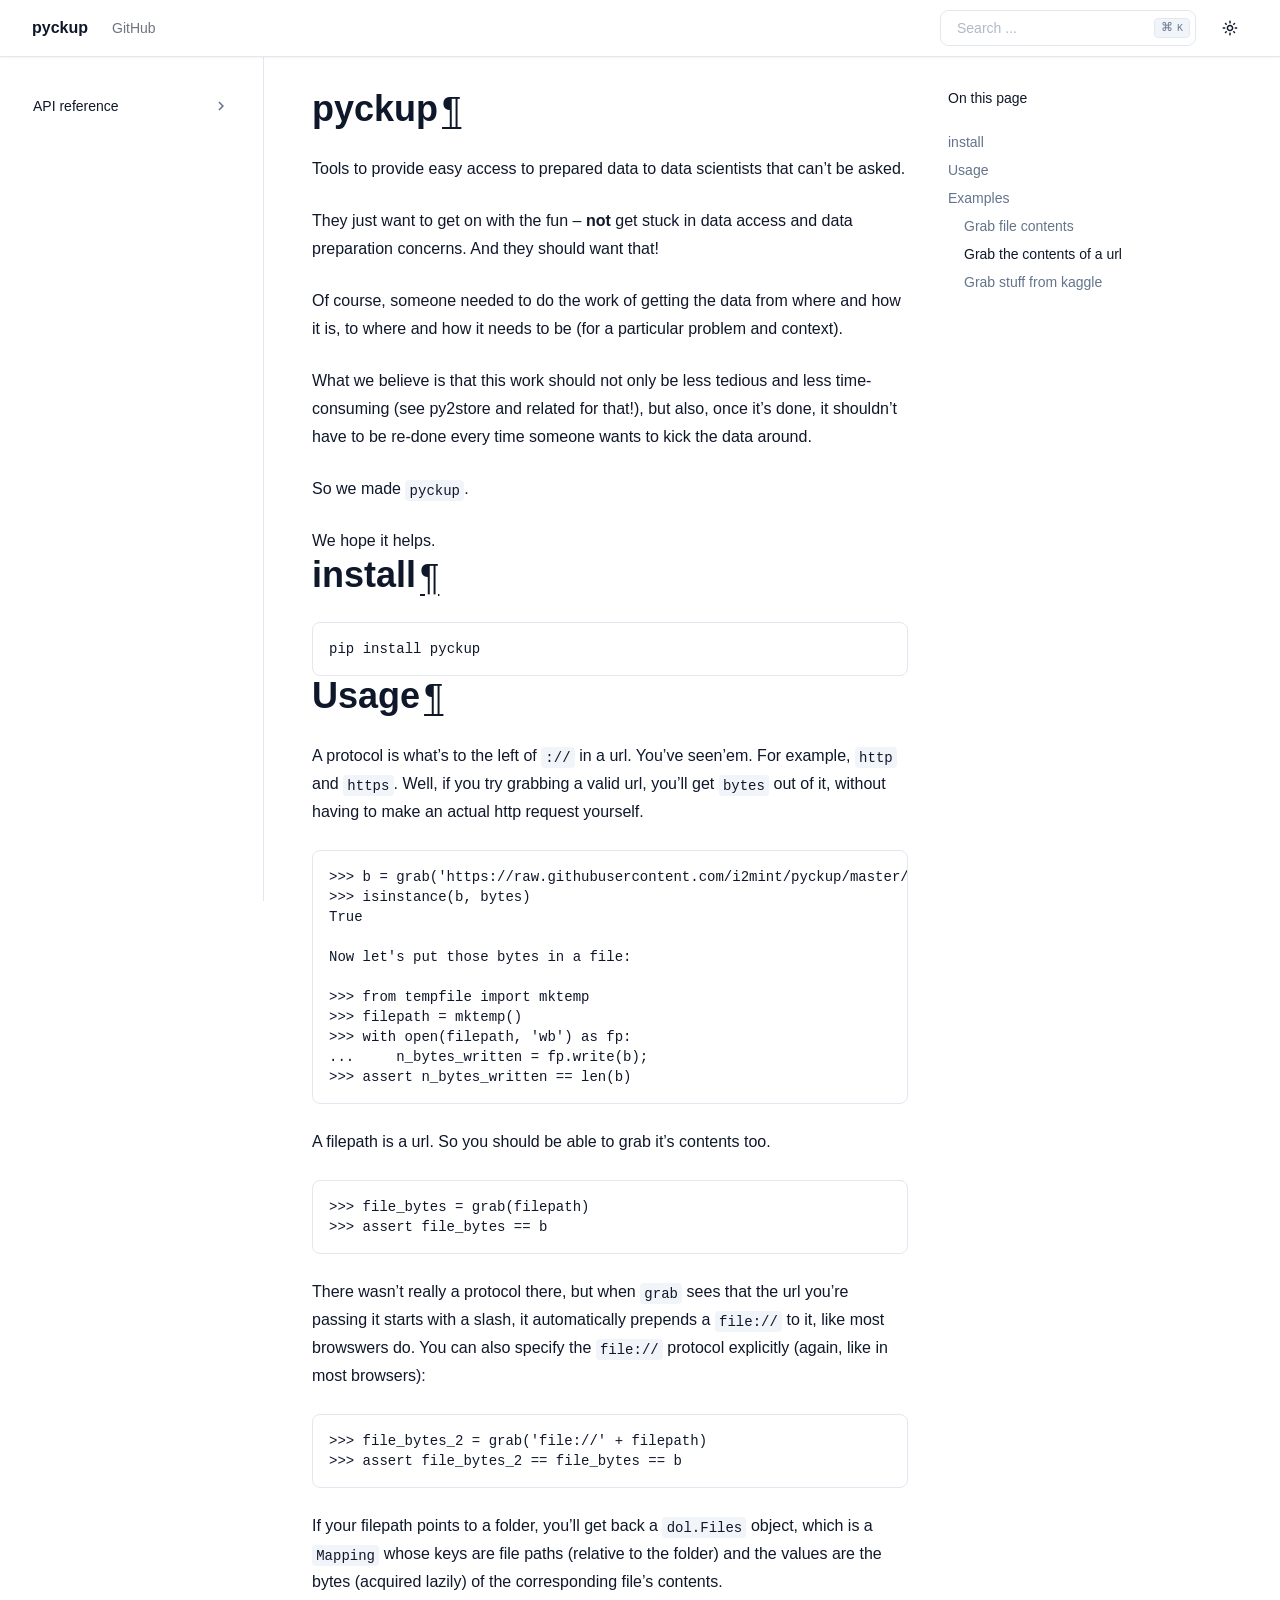
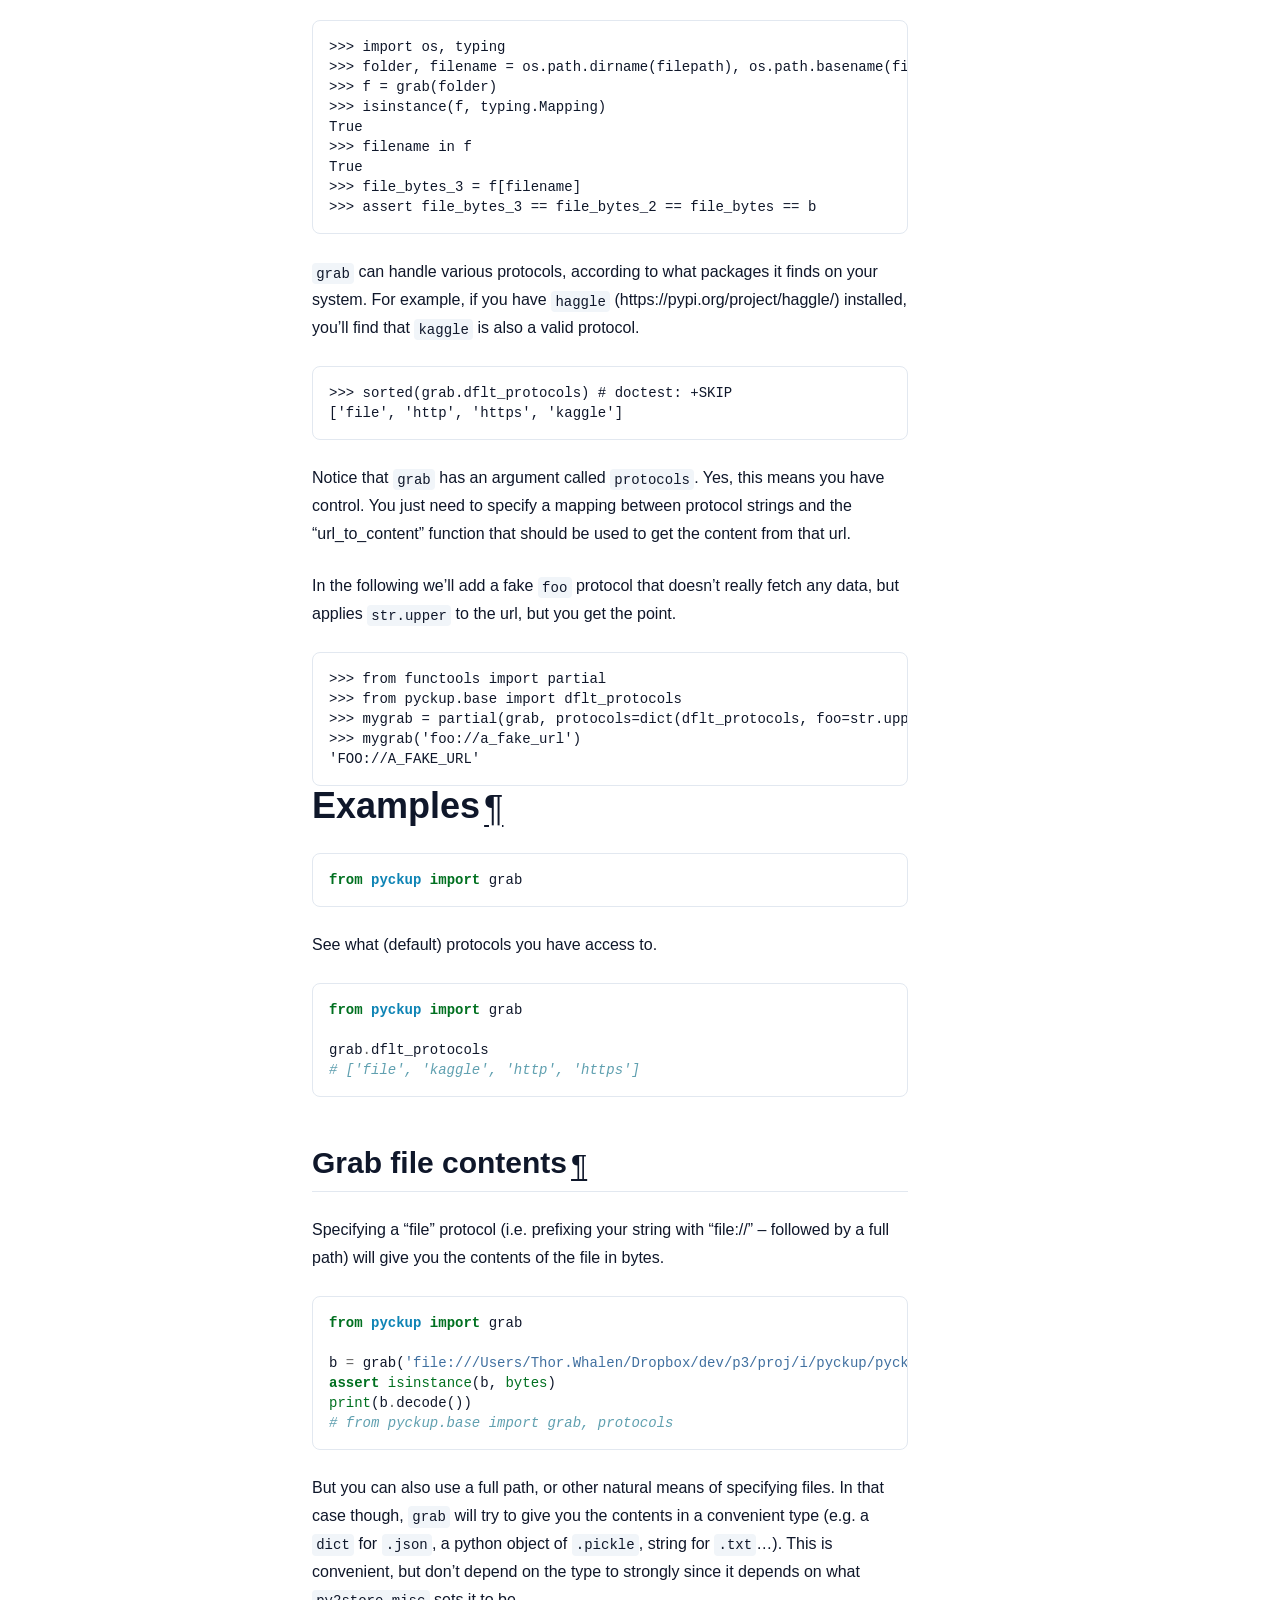
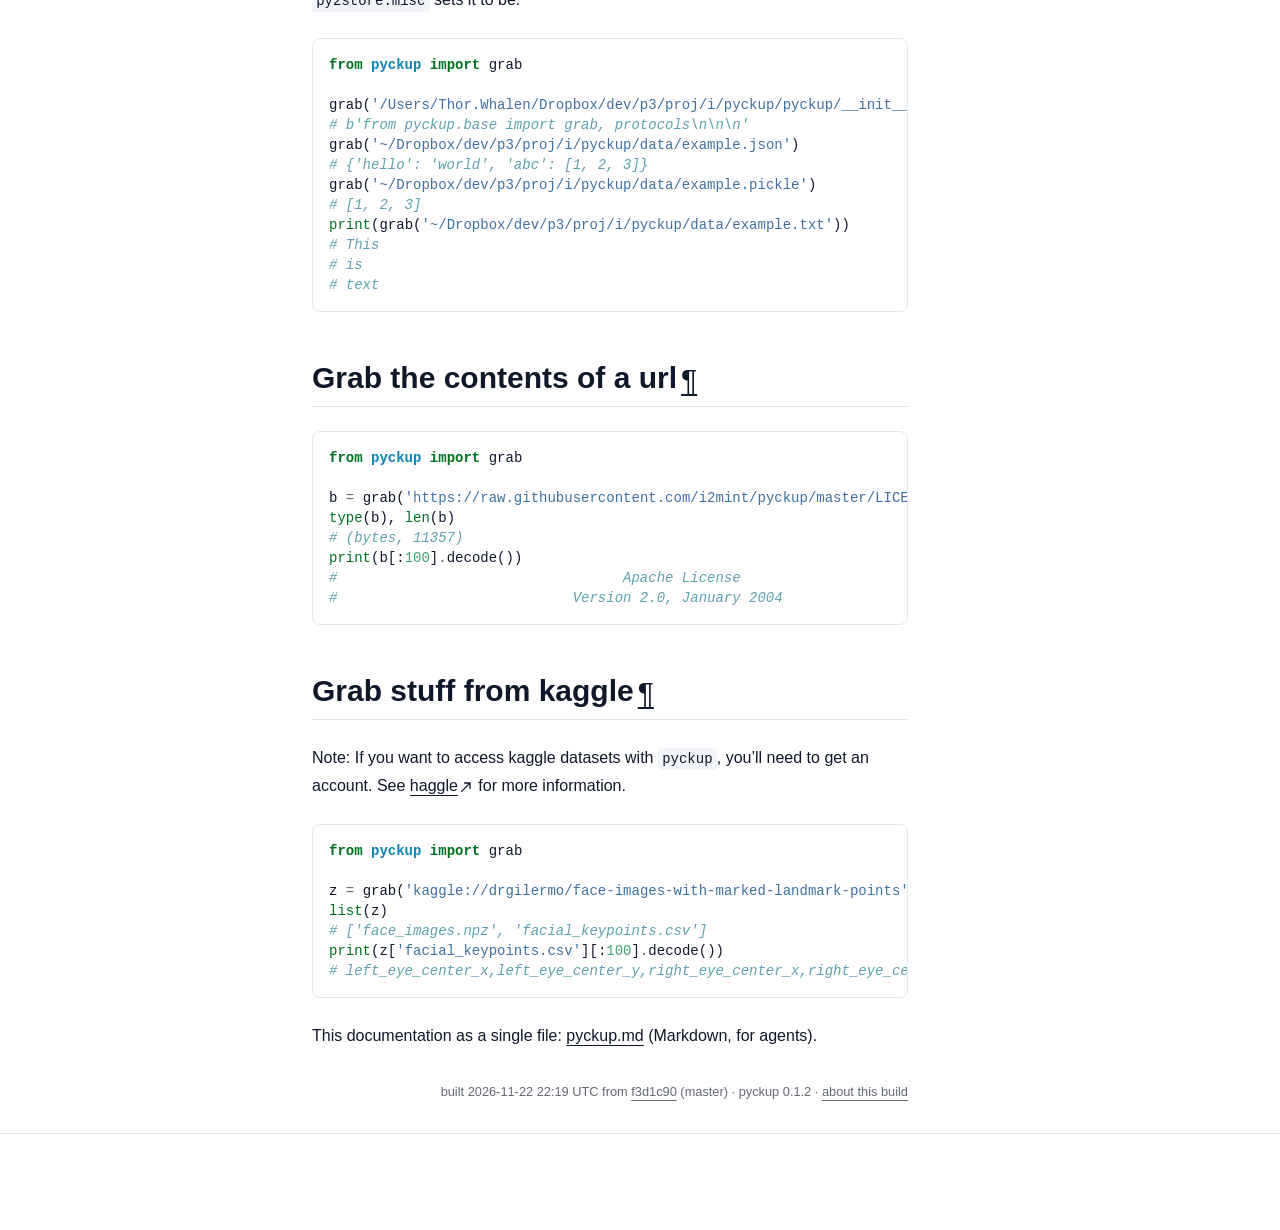
==== commit 398c833f: "deploy: f3d1c90cedcca906e0f6a301780e14711de7ac10" ====
--- a/index.html
+++ b/index.html
@@ -196,13 +196,15 @@
 </section>
 <section id="examples">
 <h1>Examples<a @click.prevent="window.navigator.clipboard.writeText($el.href); $el.setAttribute('data-tooltip', 'Copied!'); setTimeout(() =&gt; $el.setAttribute('data-tooltip', 'Copy link to this element'), 2000)" aria-label="Copy link to this element" class="headerlink" data-tooltip="Copy link to this element" href="#examples">¶</a></h1>
+
 <div class="highlight-python notranslate"><div class="highlight"><pre><span></span><code><span id="line-1"><span class="kn">from</span><span class="w"> </span><span class="nn">pyckup</span><span class="w"> </span><span class="kn">import</span> <span class="n">grab</span>
 </span></code></pre></div>
 </div>
 <p>See what (default) protocols you have access to.</p>
-<div class="highlight-python notranslate"><div class="highlight"><pre><span></span><code><span id="line-1"><span class="kn">from</span><span class="w"> </span><span class="nn">pyckup</span><span class="w"> </span><span class="kn">import</span> <span class="n">grab</span>
-</span><span id="line-2">
-</span><span id="line-3"><span class="n">grab</span><span class="o">.</span><span class="n">procotols</span>
+
+<div class="highlight-python notranslate"><div class="highlight"><pre><span></span><code><span id="line-1"><span class="kn">from</span><span class="w"> </span><span class="nn">pyckup</span><span class="w"> </span><span class="kn">import</span> <span class="n">grab</span>
+</span><span id="line-2">
+</span><span id="line-3"><span class="n">grab</span><span class="o">.</span><span class="n">dflt_protocols</span>
 </span><span id="line-4"><span class="c1"># ['file', 'kaggle', 'http', 'https']</span>
 </span></code></pre></div>
 </div>
@@ -211,6 +213,7 @@
 <p>Specifying a “file” protocol (i.e. prefixing your string with
 “file://” – followed by a full path) will give you the contents of the file
 in bytes.</p>
+
 <div class="highlight-python notranslate"><div class="highlight"><pre><span></span><code><span id="line-1"><span class="kn">from</span><span class="w"> </span><span class="nn">pyckup</span><span class="w"> </span><span class="kn">import</span> <span class="n">grab</span>
 </span><span id="line-2">
 </span><span id="line-3"><span class="n">b</span> <span class="o">=</span> <span class="n">grab</span><span class="p">(</span><span class="s1">'file:///Users/Thor.Whalen/Dropbox/dev/p3/proj/i/pyckup/pyckup/__init__.py'</span><span class="p">)</span>
@@ -224,6 +227,7 @@
 (e.g. a <code class="docutils literal notranslate"><span class="pre">dict</span></code> for <code class="docutils literal notranslate"><span class="pre">.json</span></code>, a python object of <code class="docutils literal notranslate"><span class="pre">.pickle</span></code>, string for <code class="docutils literal notranslate"><span class="pre">.txt</span></code>…).
 This is convenient, but don’t depend on the type to strongly
 since it depends on what <code class="docutils literal notranslate"><span class="pre">py2store.misc</span></code> sets it to be.</p>
+
 <div class="highlight-python notranslate"><div class="highlight"><pre><span></span><code><span id="line-1"><span class="kn">from</span><span class="w"> </span><span class="nn">pyckup</span><span class="w"> </span><span class="kn">import</span> <span class="n">grab</span>
 </span><span id="line-2">
 </span><span id="line-3"><span class="n">grab</span><span class="p">(</span><span class="s1">'/Users/Thor.Whalen/Dropbox/dev/p3/proj/i/pyckup/pyckup/__init__.py'</span><span class="p">)</span>
@@ -241,6 +245,7 @@
 </section>
 <section id="grab-the-contents-of-a-url">
 <h2>Grab the contents of a url<a @click.prevent="window.navigator.clipboard.writeText($el.href); $el.setAttribute('data-tooltip', 'Copied!'); setTimeout(() =&gt; $el.setAttribute('data-tooltip', 'Copy link to this element'), 2000)" aria-label="Copy link to this element" class="headerlink" data-tooltip="Copy link to this element" href="#grab-the-contents-of-a-url" x-intersect.margin.0%.0%.-70%.0%="activeSection = '#grab-the-contents-of-a-url'">¶</a></h2>
+
 <div class="highlight-python notranslate"><div class="highlight"><pre><span></span><code><span id="line-1"><span class="kn">from</span><span class="w"> </span><span class="nn">pyckup</span><span class="w"> </span><span class="kn">import</span> <span class="n">grab</span>
 </span><span id="line-2">
 </span><span id="line-3"><span class="n">b</span> <span class="o">=</span> <span class="n">grab</span><span class="p">(</span><span class="s1">'https://raw.githubusercontent.com/i2mint/pyckup/master/LICENSE'</span><span class="p">)</span>
@@ -258,6 +263,7 @@
 you’ll need to get an account.
 See <a class="reference external" href="https://github.com/otosense/haggle#api-credentials" rel="nofollow noopener">haggle<svg fill="currentColor" height="1em" stroke="none" viewbox="0 96 960 960" width="1em" xmlns="http://www.w3.org/2000/svg"><path d="M188 868q-11-11-11-28t11-28l436-436H400q-17 0-28.5-11.5T360 336q0-17 11.5-28.5T400 296h320q17 0 28.5 11.5T760 336v320q0 17-11.5 28.5T720 696q-17 0-28.5-11.5T680 656V432L244 868q-11 11-28 11t-28-11Z"></path></svg></a>
 for more information.</p>
+
 <div class="highlight-python notranslate"><div class="highlight"><pre><span></span><code><span id="line-1"><span class="kn">from</span><span class="w"> </span><span class="nn">pyckup</span><span class="w"> </span><span class="kn">import</span> <span class="n">grab</span>
 </span><span id="line-2">
 </span><span id="line-3"><span class="n">z</span> <span class="o">=</span> <span class="n">grab</span><span class="p">(</span><span class="s1">'kaggle://drgilermo/face-images-with-marked-landmark-points'</span><span class="p">)</span>
@@ -271,7 +277,7 @@
 
 </section>
 </section>
-<p class="epythet-provenance" style="font-size:.8em;opacity:.65;margin-top:2.5em;text-align:right">built 2026-11-22 21:44 UTC from <a href="https://github.com/i2mint/pyckup/commit/939c2df202103bf4435da788255bc0257215f61e">939c2df</a> (master) · pyckup 0.1.2 · <a href="about-this-build.html">about this build</a></p>
+<p class="epythet-provenance" style="font-size:.8em;opacity:.65;margin-top:2.5em;text-align:right">built 2026-11-22 22:19 UTC from <a href="https://github.com/i2mint/pyckup/commit/f3d1c90cedcca906e0f6a301780e14711de7ac10">f3d1c90</a> (master) · pyckup 0.1.2 · <a href="about-this-build.html">about this build</a></p>
 </div></div><aside class="hidden text-sm xl:block" id="right-sidebar">
 <div class="sticky top-16 -mt-10 max-h-[calc(100vh-5rem)] h-full overflow-y-auto pt-6 space-y-2"><p class="font-medium">On this page</p>
 <ul>
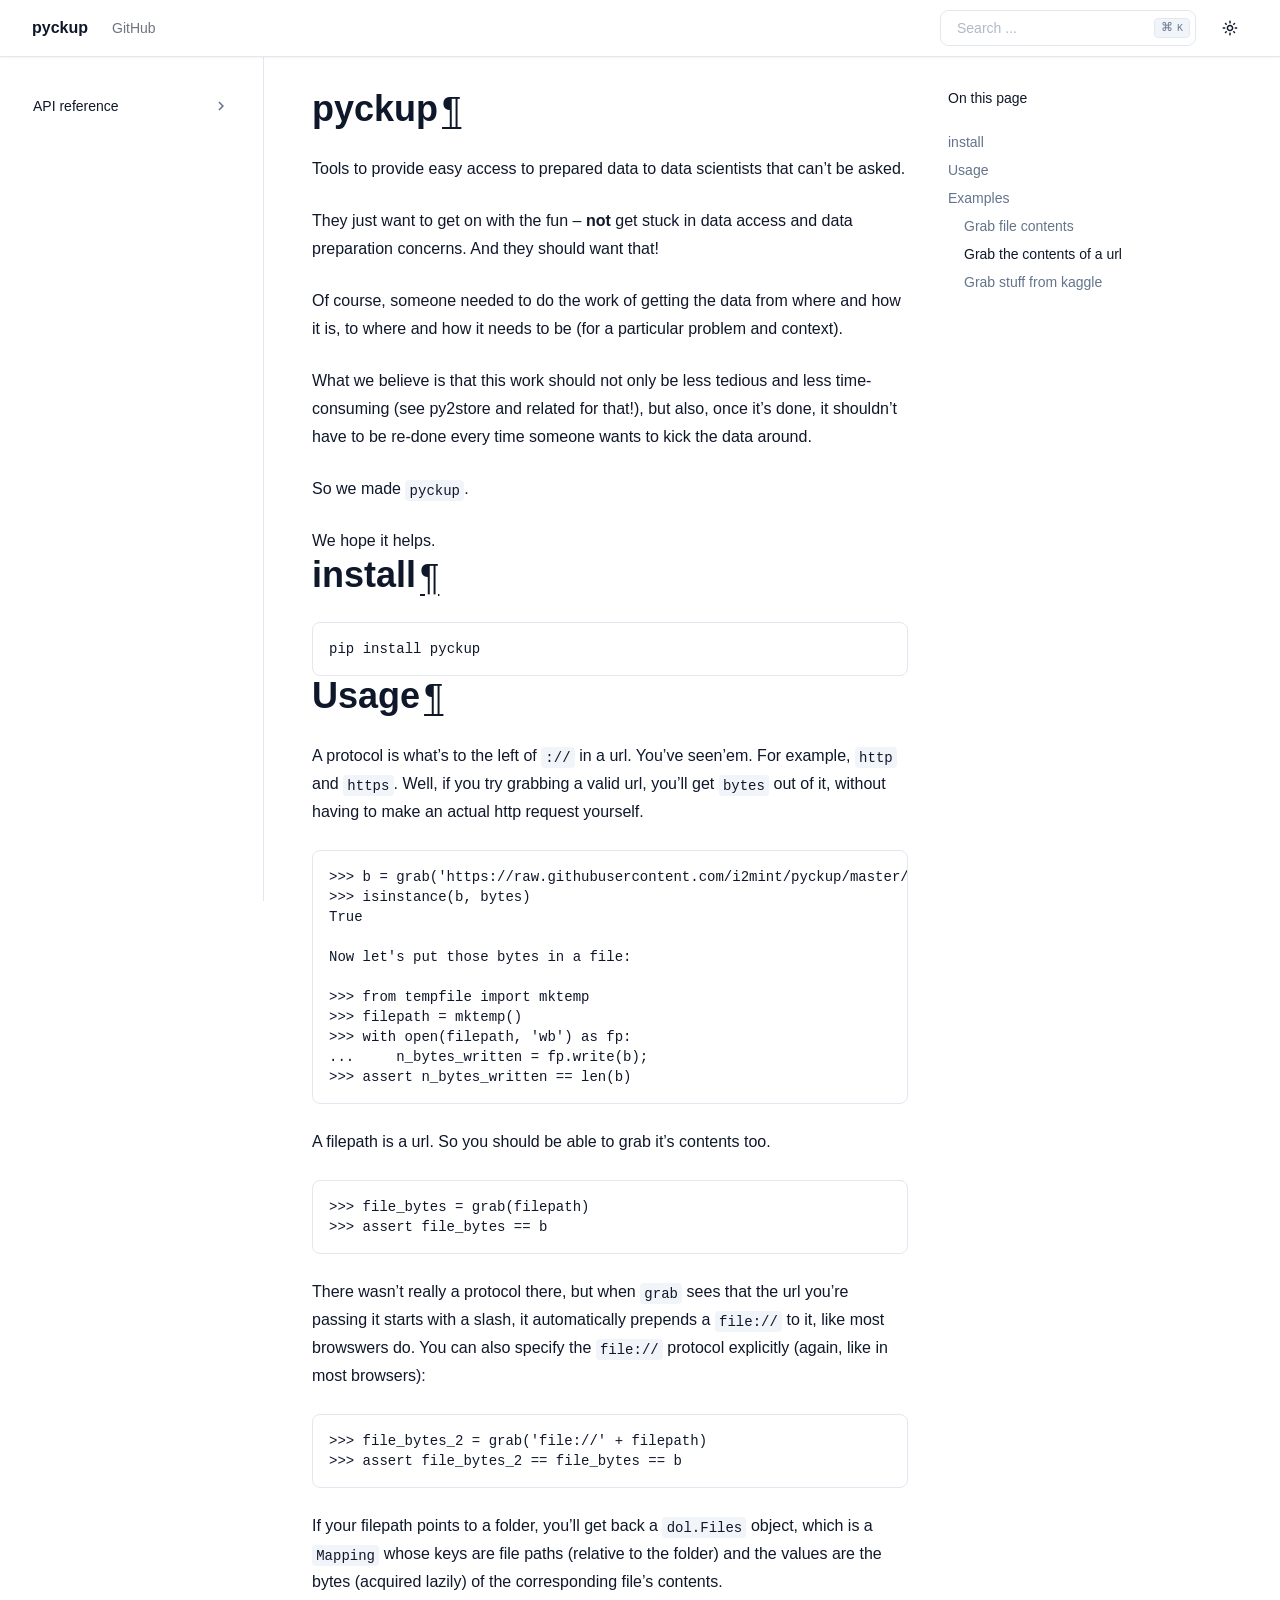
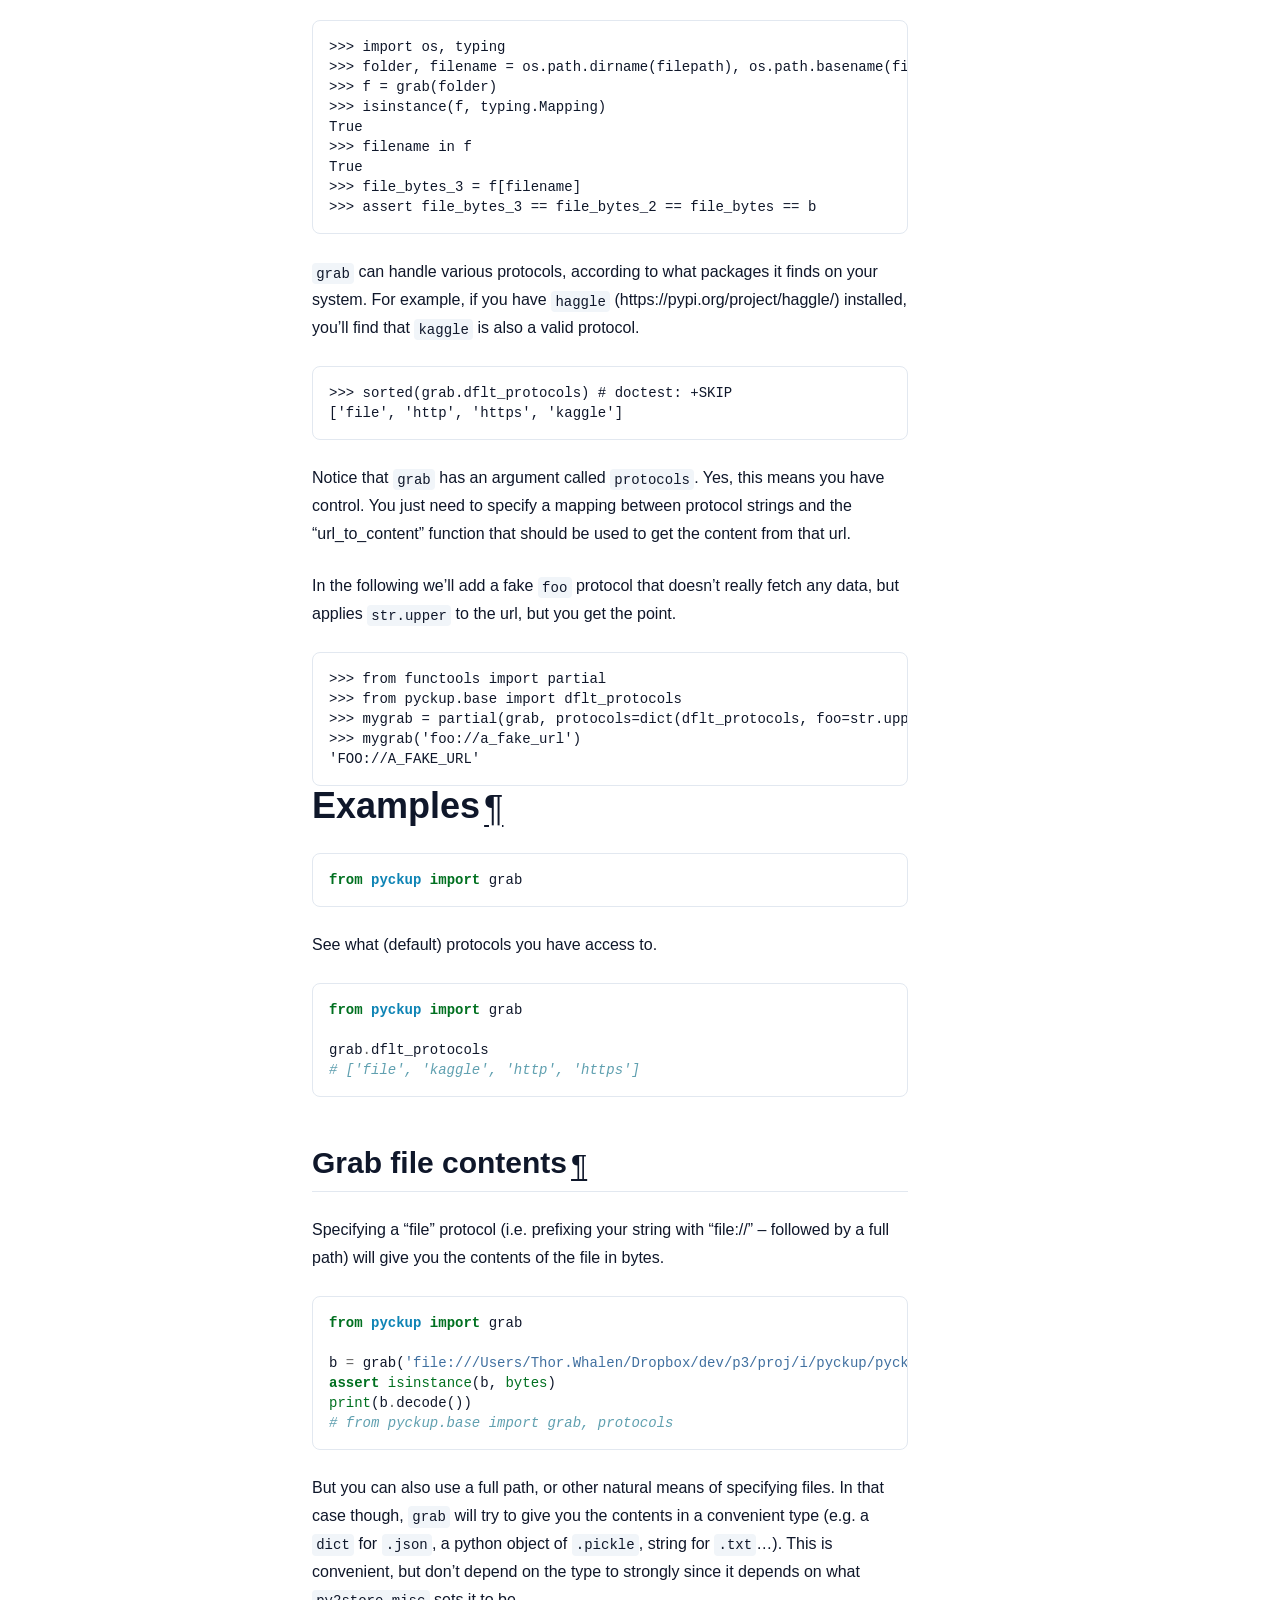
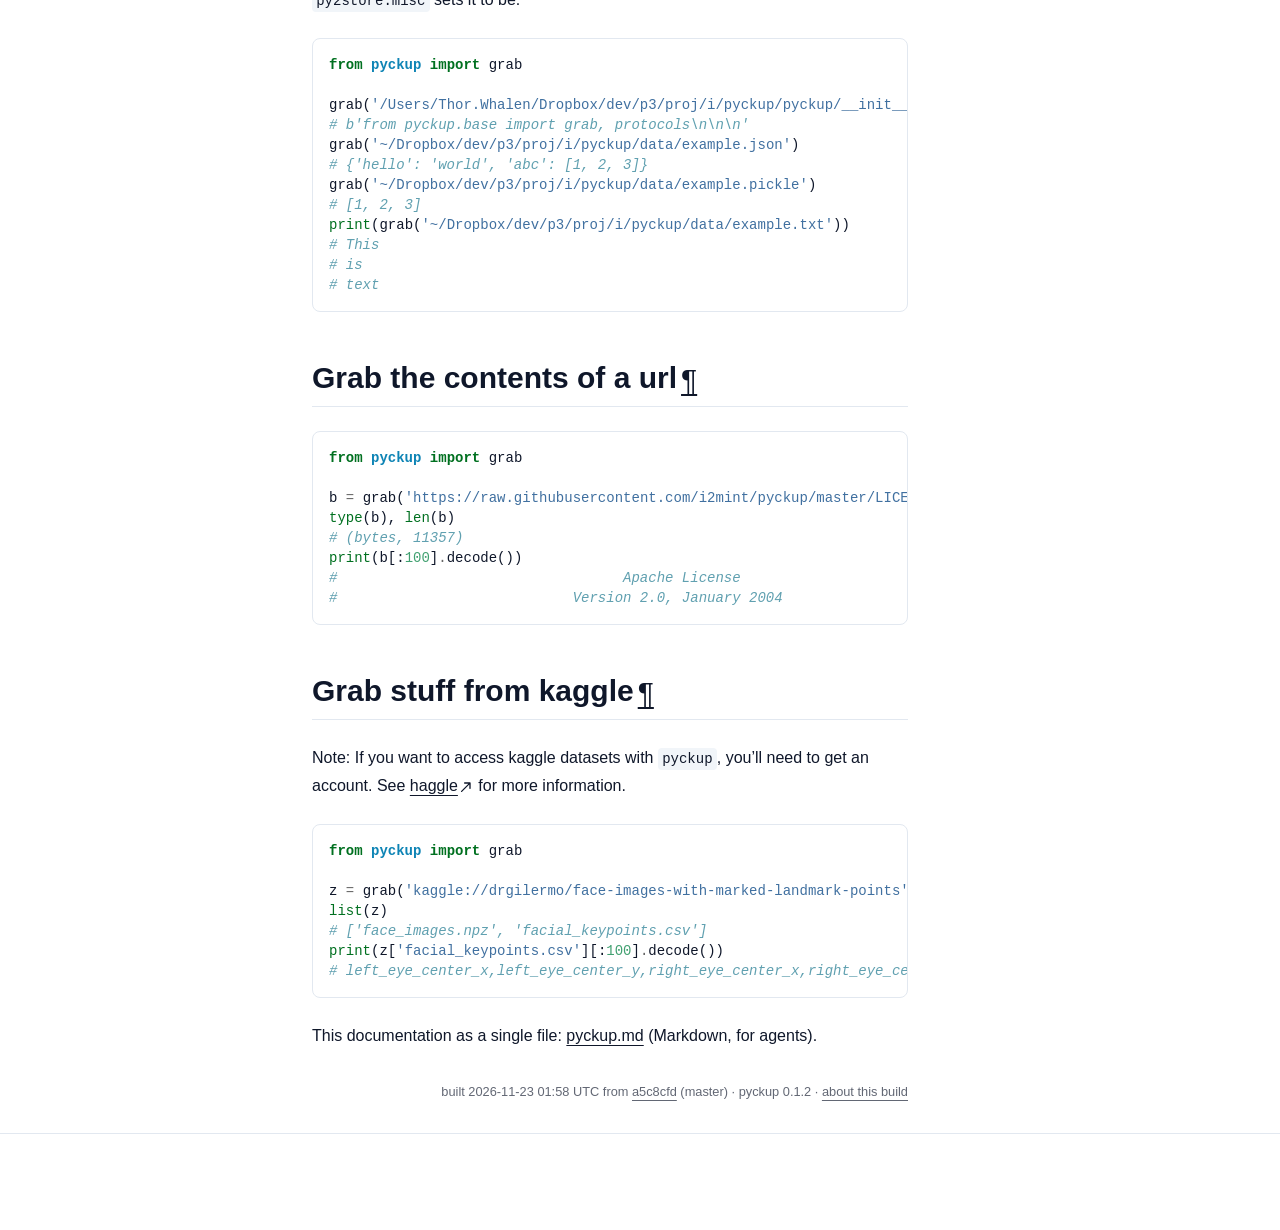
==== commit 67e18c31: "deploy: a5c8cfd1035bce17826b23f9c403f0e7daaa296b" ====
--- a/index.html
+++ b/index.html
@@ -196,12 +196,10 @@
 </section>
 <section id="examples">
 <h1>Examples<a @click.prevent="window.navigator.clipboard.writeText($el.href); $el.setAttribute('data-tooltip', 'Copied!'); setTimeout(() =&gt; $el.setAttribute('data-tooltip', 'Copy link to this element'), 2000)" aria-label="Copy link to this element" class="headerlink" data-tooltip="Copy link to this element" href="#examples">¶</a></h1>
-
 <div class="highlight-python notranslate"><div class="highlight"><pre><span></span><code><span id="line-1"><span class="kn">from</span><span class="w"> </span><span class="nn">pyckup</span><span class="w"> </span><span class="kn">import</span> <span class="n">grab</span>
 </span></code></pre></div>
 </div>
 <p>See what (default) protocols you have access to.</p>
-
 <div class="highlight-python notranslate"><div class="highlight"><pre><span></span><code><span id="line-1"><span class="kn">from</span><span class="w"> </span><span class="nn">pyckup</span><span class="w"> </span><span class="kn">import</span> <span class="n">grab</span>
 </span><span id="line-2">
 </span><span id="line-3"><span class="n">grab</span><span class="o">.</span><span class="n">dflt_protocols</span>
@@ -277,7 +275,7 @@
 
 </section>
 </section>
-<p class="epythet-provenance" style="font-size:.8em;opacity:.65;margin-top:2.5em;text-align:right">built 2026-11-22 22:19 UTC from <a href="https://github.com/i2mint/pyckup/commit/f3d1c90cedcca906e0f6a301780e14711de7ac10">f3d1c90</a> (master) · pyckup 0.1.2 · <a href="about-this-build.html">about this build</a></p>
+<p class="epythet-provenance" style="font-size:.8em;opacity:.65;margin-top:2.5em;text-align:right">built 2026-11-23 01:58 UTC from <a href="https://github.com/i2mint/pyckup/commit/a5c8cfd1035bce17826b23f9c403f0e7daaa296b">a5c8cfd</a> (master) · pyckup 0.1.2 · <a href="about-this-build.html">about this build</a></p>
 </div></div><aside class="hidden text-sm xl:block" id="right-sidebar">
 <div class="sticky top-16 -mt-10 max-h-[calc(100vh-5rem)] h-full overflow-y-auto pt-6 space-y-2"><p class="font-medium">On this page</p>
 <ul>
